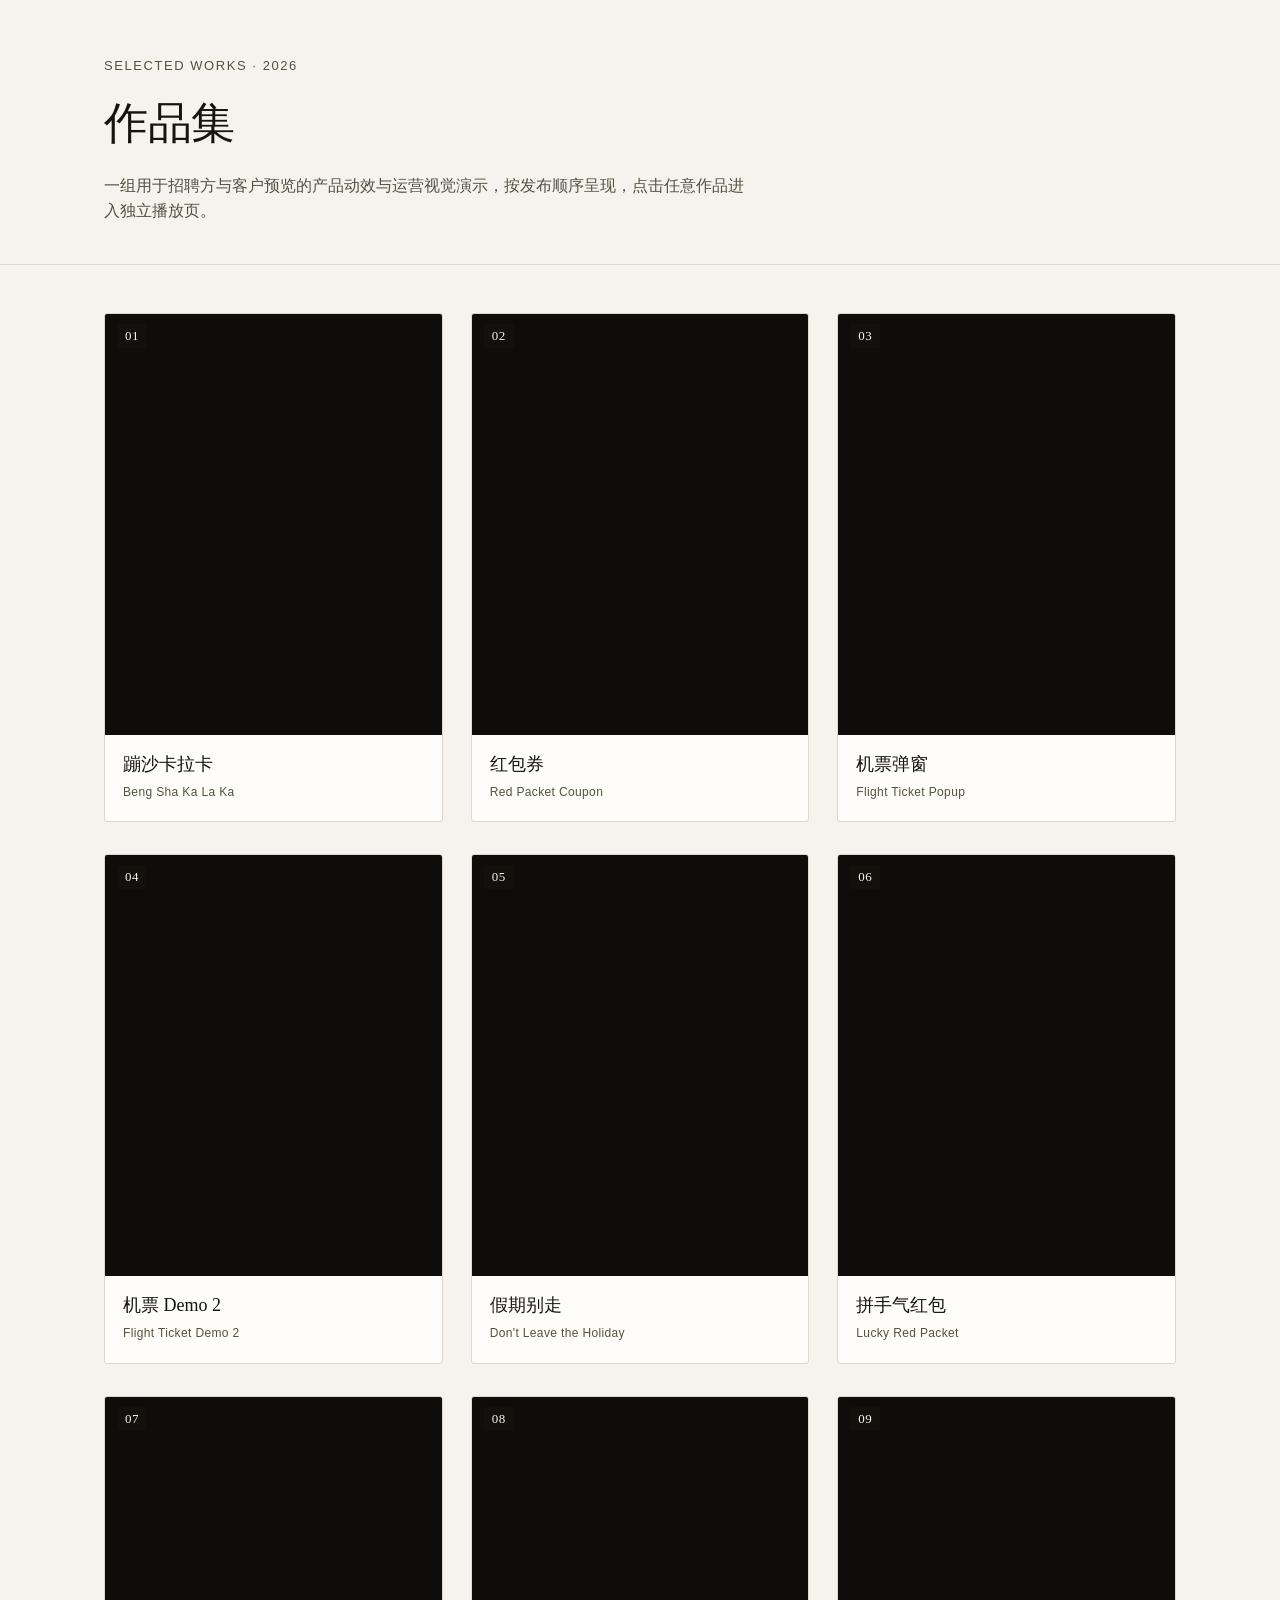
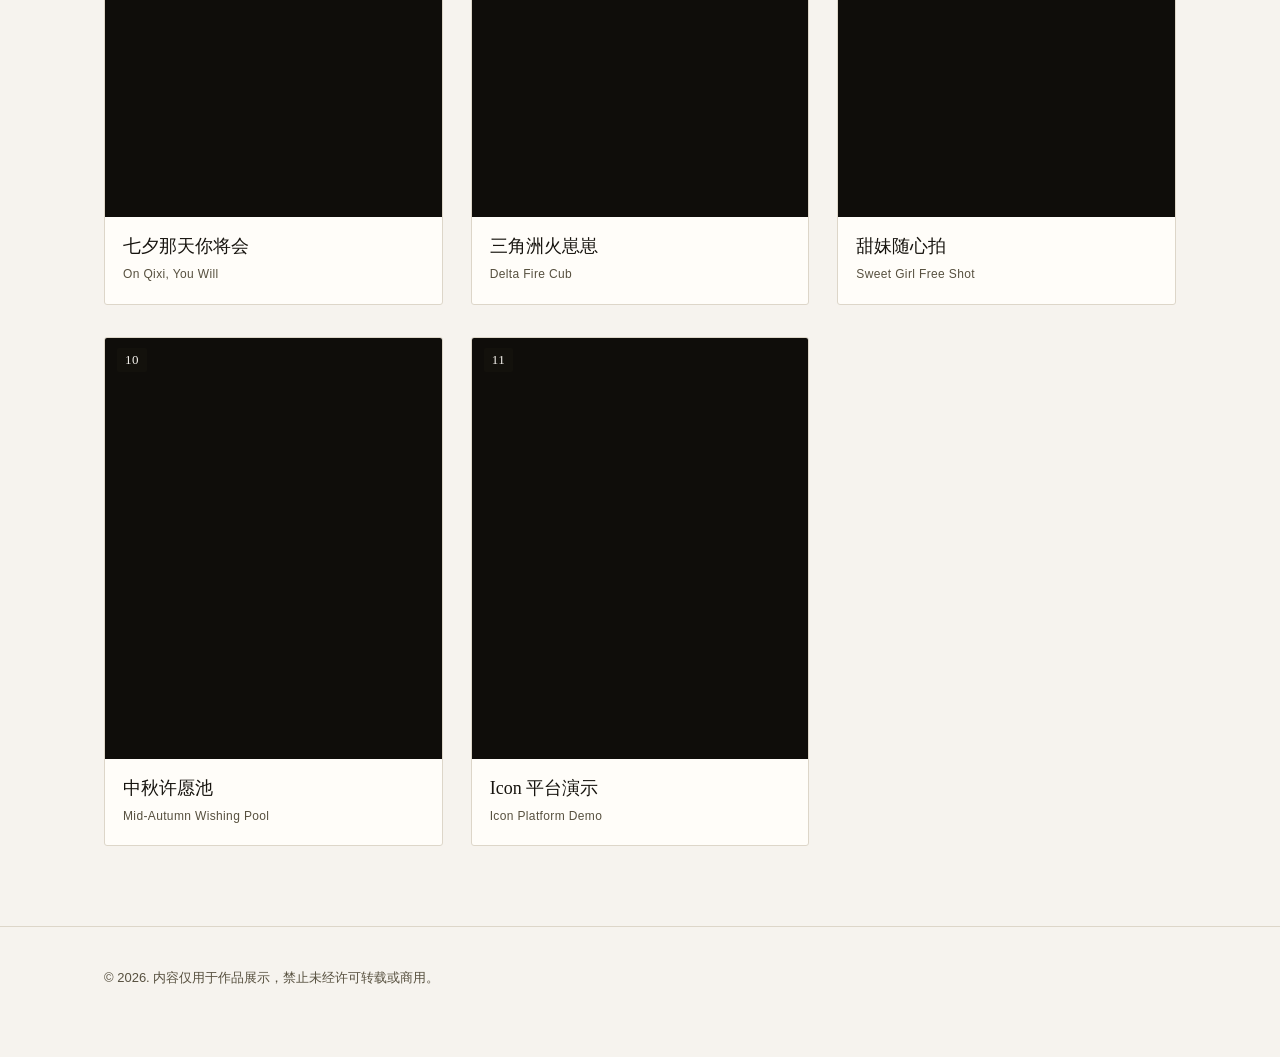
==== index.html @ 2c23f7e3 "Add video portfolio site: 11 works with individual player pages - Transcode 11 source videos to H.26" ====
<!DOCTYPE html>
<html lang="zh-CN">
<head>
<meta charset="UTF-8">
<meta name="viewport" content="width=device-width, initial-scale=1.0">
<title>作品集 · Video Portfolio</title>
<meta name="description" content="一组用于招聘方与客户预览的产品动效与运营视觉演示，按发布顺序呈现，点击任意作品进入独立播放页。">
<link rel="stylesheet" href="styles.css">
</head>
<body>
  <header class="site-header">
    <div class="wrap">
      <p class="eyebrow">Selected Works · 2026</p>
      <h1>作品集</h1>
      <p class="lede">一组用于招聘方与客户预览的产品动效与运营视觉演示，按发布顺序呈现，点击任意作品进入独立播放页。</p>
    </div>
  </header>

  <main class="wrap">
    <div class="works-grid">
      <a class="work-card" href="work-01.html">
        <div class="thumb">
          <span class="index-no">01</span>
          <video src="assets/videos/bengshakalaka.mp4#t=0.5" muted playsinline preload="metadata"></video>
        </div>
        <div class="meta">
          <h2>蹦沙卡拉卡</h2>
          <p class="title-en">Beng Sha Ka La Ka</p>
        </div>
      </a>
      <a class="work-card" href="work-02.html">
        <div class="thumb">
          <span class="index-no">02</span>
          <video src="assets/videos/hongbaoquan.mp4#t=0.5" muted playsinline preload="metadata"></video>
        </div>
        <div class="meta">
          <h2>红包券</h2>
          <p class="title-en">Red Packet Coupon</p>
        </div>
      </a>
      <a class="work-card" href="work-03.html">
        <div class="thumb">
          <span class="index-no">03</span>
          <video src="assets/videos/jipiao-tanchuang.mp4#t=0.5" muted playsinline preload="metadata"></video>
        </div>
        <div class="meta">
          <h2>机票弹窗</h2>
          <p class="title-en">Flight Ticket Popup</p>
        </div>
      </a>
      <a class="work-card" href="work-04.html">
        <div class="thumb">
          <span class="index-no">04</span>
          <video src="assets/videos/jipiao-demo2.mp4#t=0.5" muted playsinline preload="metadata"></video>
        </div>
        <div class="meta">
          <h2>机票 Demo 2</h2>
          <p class="title-en">Flight Ticket Demo 2</p>
        </div>
      </a>
      <a class="work-card" href="work-05.html">
        <div class="thumb">
          <span class="index-no">05</span>
          <video src="assets/videos/jiaqi-biezou.mp4#t=0.5" muted playsinline preload="metadata"></video>
        </div>
        <div class="meta">
          <h2>假期别走</h2>
          <p class="title-en">Don't Leave the Holiday</p>
        </div>
      </a>
      <a class="work-card" href="work-06.html">
        <div class="thumb">
          <span class="index-no">06</span>
          <video src="assets/videos/pinshouqi-hongbao.mp4#t=0.5" muted playsinline preload="metadata"></video>
        </div>
        <div class="meta">
          <h2>拼手气红包</h2>
          <p class="title-en">Lucky Red Packet</p>
        </div>
      </a>
      <a class="work-card" href="work-07.html">
        <div class="thumb">
          <span class="index-no">07</span>
          <video src="assets/videos/qixi-natian.mp4#t=0.5" muted playsinline preload="metadata"></video>
        </div>
        <div class="meta">
          <h2>七夕那天你将会</h2>
          <p class="title-en">On Qixi, You Will</p>
        </div>
      </a>
      <a class="work-card" href="work-08.html">
        <div class="thumb">
          <span class="index-no">08</span>
          <video src="assets/videos/sanjiaozhou-huozaizai.mp4#t=0.5" muted playsinline preload="metadata"></video>
        </div>
        <div class="meta">
          <h2>三角洲火崽崽</h2>
          <p class="title-en">Delta Fire Cub</p>
        </div>
      </a>
      <a class="work-card" href="work-09.html">
        <div class="thumb">
          <span class="index-no">09</span>
          <video src="assets/videos/tianmei-suixinpai.mp4#t=0.5" muted playsinline preload="metadata"></video>
        </div>
        <div class="meta">
          <h2>甜妹随心拍</h2>
          <p class="title-en">Sweet Girl Free Shot</p>
        </div>
      </a>
      <a class="work-card" href="work-10.html">
        <div class="thumb">
          <span class="index-no">10</span>
          <video src="assets/videos/zhongqiu-xuyuanchi.mp4#t=0.5" muted playsinline preload="metadata"></video>
        </div>
        <div class="meta">
          <h2>中秋许愿池</h2>
          <p class="title-en">Mid-Autumn Wishing Pool</p>
        </div>
      </a>
      <a class="work-card" href="work-11.html">
        <div class="thumb">
          <span class="index-no">11</span>
          <video src="assets/videos/icon-pingtai-yanshi.mp4#t=0.5" muted playsinline preload="metadata"></video>
        </div>
        <div class="meta">
          <h2>Icon 平台演示</h2>
          <p class="title-en">Icon Platform Demo</p>
        </div>
      </a>
    </div>
  </main>

  <footer class="site-footer">
    <div class="wrap">
      <p>&copy; 2026. 内容仅用于作品展示，禁止未经许可转载或商用。</p>
    </div>
  </footer>
</body>
</html>
---- styles.css ----
/* ---------------------------------------------------------------
   Video Portfolio — restrained editorial style
   Palette: warm paper background, near-black ink, muted rust accent
   No external font/CDN dependencies — fully self-hosted for
   long-term stability on GitHub Pages.
   --------------------------------------------------------------- */

:root {
  --color-bg: #f6f3ee;
  --color-bg-raised: #fffdf9;
  --color-ink: #17140f;
  --color-ink-soft: #57503f;
  --color-hairline: #ddd6c9;
  --color-accent: #a34b32;
  --color-accent-soft: #c98a72;
  --font-serif: "New York", "Iowan Old Style", "Palatino Linotype", Georgia, "Songti SC", serif;
  --font-sans: -apple-system, BlinkMacSystemFont, "Segoe UI", "PingFang SC", "Helvetica Neue", Arial, sans-serif;
  --max-width: 1120px;
  --gap: 32px;
}

* {
  box-sizing: border-box;
}

html {
  -webkit-text-size-adjust: 100%;
}

body {
  margin: 0;
  background: var(--color-bg);
  color: var(--color-ink);
  font-family: var(--font-sans);
  line-height: 1.55;
  -webkit-font-smoothing: antialiased;
}

a {
  color: inherit;
}

img, video {
  max-width: 100%;
  display: block;
}

.wrap {
  max-width: var(--max-width);
  margin: 0 auto;
  padding: 0 24px;
}

/* ---------- Site header ---------- */

.site-header {
  padding: 56px 0 40px;
  border-bottom: 1px solid var(--color-hairline);
}

.site-header .eyebrow {
  font-size: 13px;
  letter-spacing: 0.12em;
  text-transform: uppercase;
  color: var(--color-ink-soft);
  margin: 0 0 14px;
}

.site-header h1 {
  font-family: var(--font-serif);
  font-weight: 500;
  font-size: clamp(28px, 5vw, 44px);
  margin: 0 0 16px;
  letter-spacing: -0.01em;
}

.site-header p.lede {
  max-width: 640px;
  font-size: 16px;
  color: var(--color-ink-soft);
  margin: 0;
}

/* ---------- Works grid (index page) ---------- */

.works-grid {
  display: grid;
  grid-template-columns: repeat(3, 1fr);
  gap: var(--gap) 28px;
  padding: 48px 0 80px;
}

@media (max-width: 860px) {
  .works-grid {
    grid-template-columns: repeat(2, 1fr);
  }
}

@media (max-width: 560px) {
  .works-grid {
    grid-template-columns: 1fr;
    gap: 28px;
  }
}

.work-card {
  display: block;
  text-decoration: none;
  color: var(--color-ink);
  border: 1px solid var(--color-hairline);
  background: var(--color-bg-raised);
  border-radius: 3px;
  overflow: hidden;
  transition: border-color 0.18s ease, transform 0.18s ease;
}

.work-card:hover,
.work-card:focus-visible {
  border-color: var(--color-accent-soft);
  transform: translateY(-2px);
}

.work-card:focus-visible {
  outline: 2px solid var(--color-accent);
  outline-offset: 2px;
}

.work-card .thumb {
  position: relative;
  width: 100%;
  aspect-ratio: 4 / 5;
  background: #0f0d0a;
  overflow: hidden;
}

.work-card .thumb video {
  width: 100%;
  height: 100%;
  object-fit: cover;
}

.work-card .thumb .index-no {
  position: absolute;
  top: 10px;
  left: 12px;
  font-family: var(--font-serif);
  font-size: 13px;
  color: #f6f3ee;
  background: rgba(23, 20, 15, 0.55);
  padding: 2px 8px;
  border-radius: 2px;
  letter-spacing: 0.04em;
}

.work-card .meta {
  padding: 16px 18px 20px;
}

.work-card .meta h2 {
  font-family: var(--font-serif);
  font-weight: 500;
  font-size: 18px;
  margin: 0 0 4px;
}

.work-card .meta .title-en {
  font-size: 12px;
  color: var(--color-ink-soft);
  letter-spacing: 0.03em;
  margin: 0;
}

/* ---------- Site footer ---------- */

.site-footer {
  border-top: 1px solid var(--color-hairline);
  padding: 28px 0 56px;
  font-size: 13px;
  color: var(--color-ink-soft);
}

.site-footer a {
  color: var(--color-ink-soft);
  text-decoration: underline;
  text-underline-offset: 2px;
}

.site-footer a:hover {
  color: var(--color-accent);
}

/* ---------- Work detail page ---------- */

.work-header {
  padding: 40px 0 28px;
}

.back-link {
  display: inline-flex;
  align-items: center;
  gap: 6px;
  font-size: 13px;
  color: var(--color-ink-soft);
  text-decoration: none;
  margin-bottom: 28px;
}

.back-link:hover {
  color: var(--color-accent);
}

.work-header .eyebrow {
  font-size: 13px;
  letter-spacing: 0.12em;
  text-transform: uppercase;
  color: var(--color-ink-soft);
  margin: 0 0 10px;
}

.work-header h1 {
  font-family: var(--font-serif);
  font-weight: 500;
  font-size: clamp(26px, 4.5vw, 38px);
  margin: 0 0 6px;
}

.work-header .title-en {
  font-size: 15px;
  color: var(--color-ink-soft);
  margin: 0;
}

.player-frame {
  max-width: 720px;
  margin: 0 auto;
  padding-bottom: 64px;
}

.player-frame video {
  width: 100%;
  border-radius: 3px;
  background: #0f0d0a;
  border: 1px solid var(--color-hairline);
}

.player-nav {
  display: flex;
  justify-content: space-between;
  align-items: center;
  max-width: 720px;
  margin: 20px auto 0;
  font-size: 14px;
}

.player-nav a {
  text-decoration: none;
  color: var(--color-ink-soft);
}

.player-nav a:hover {
  color: var(--color-accent);
}
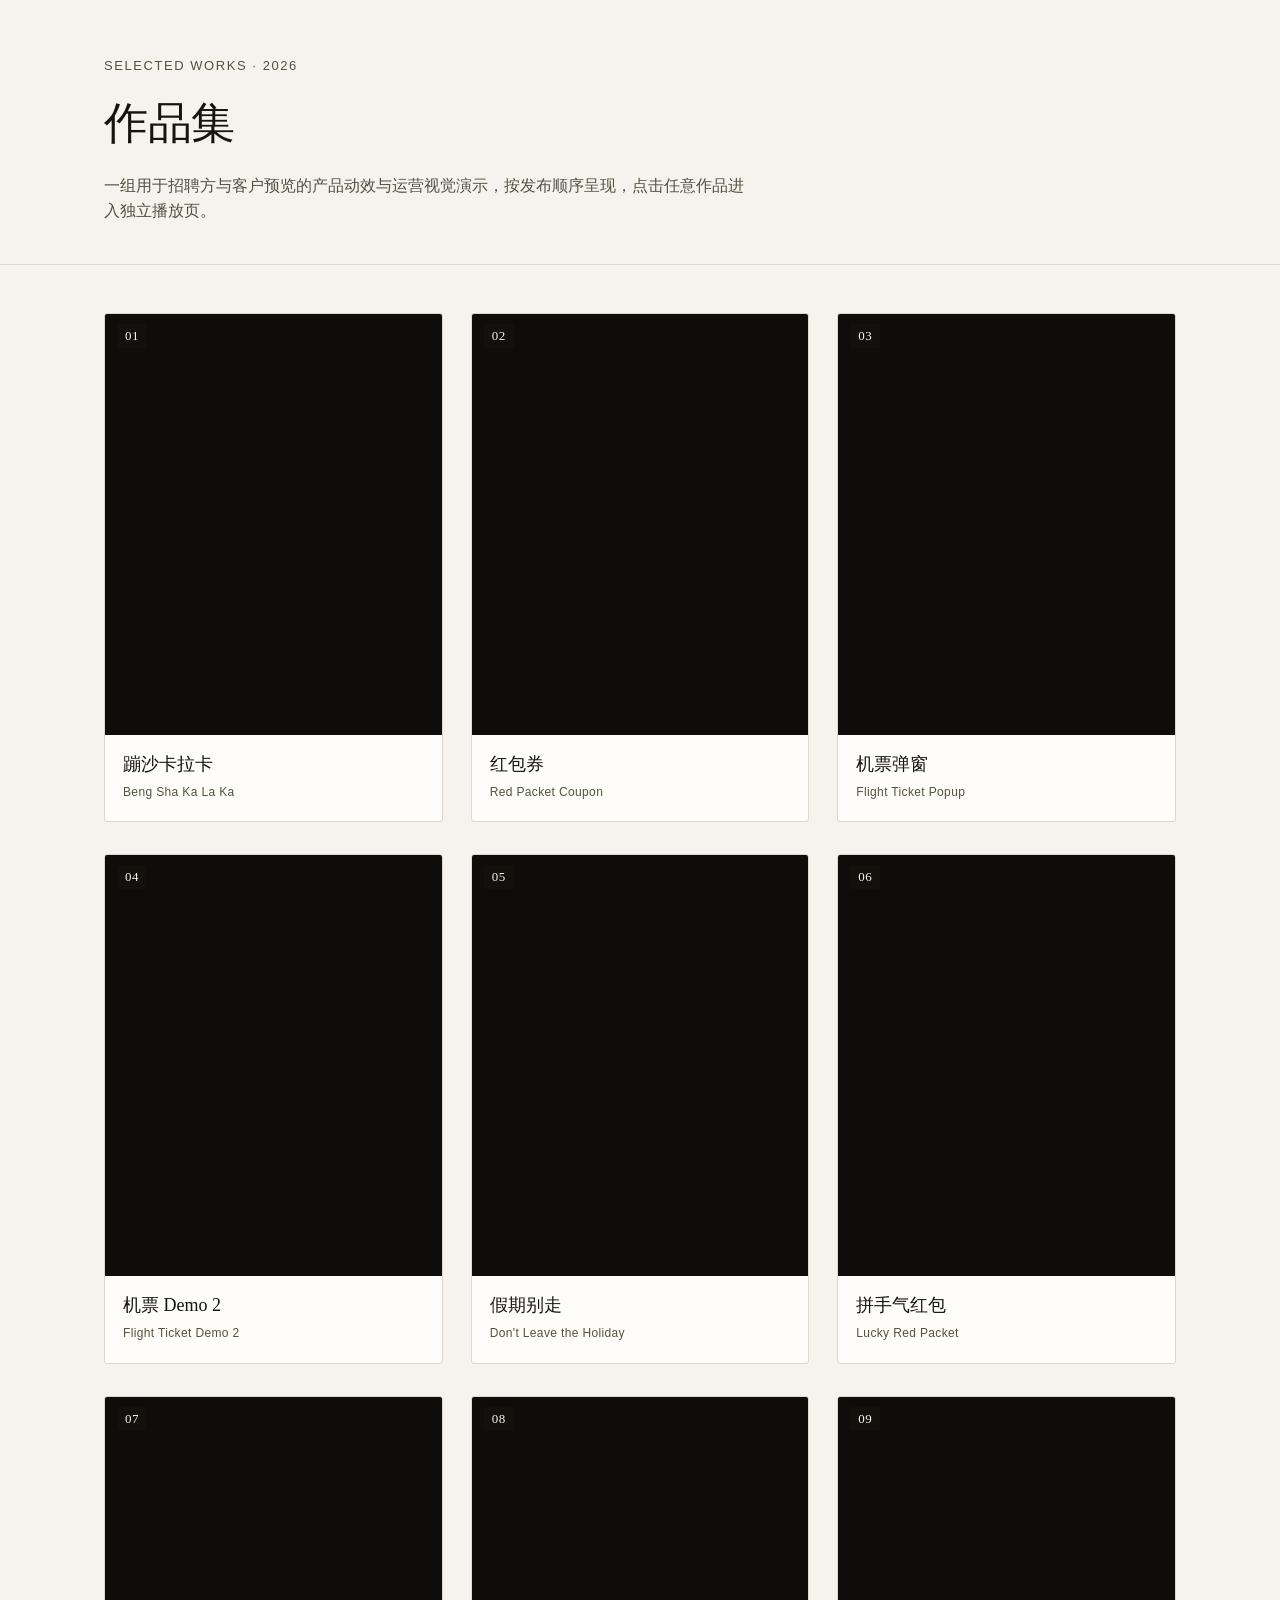
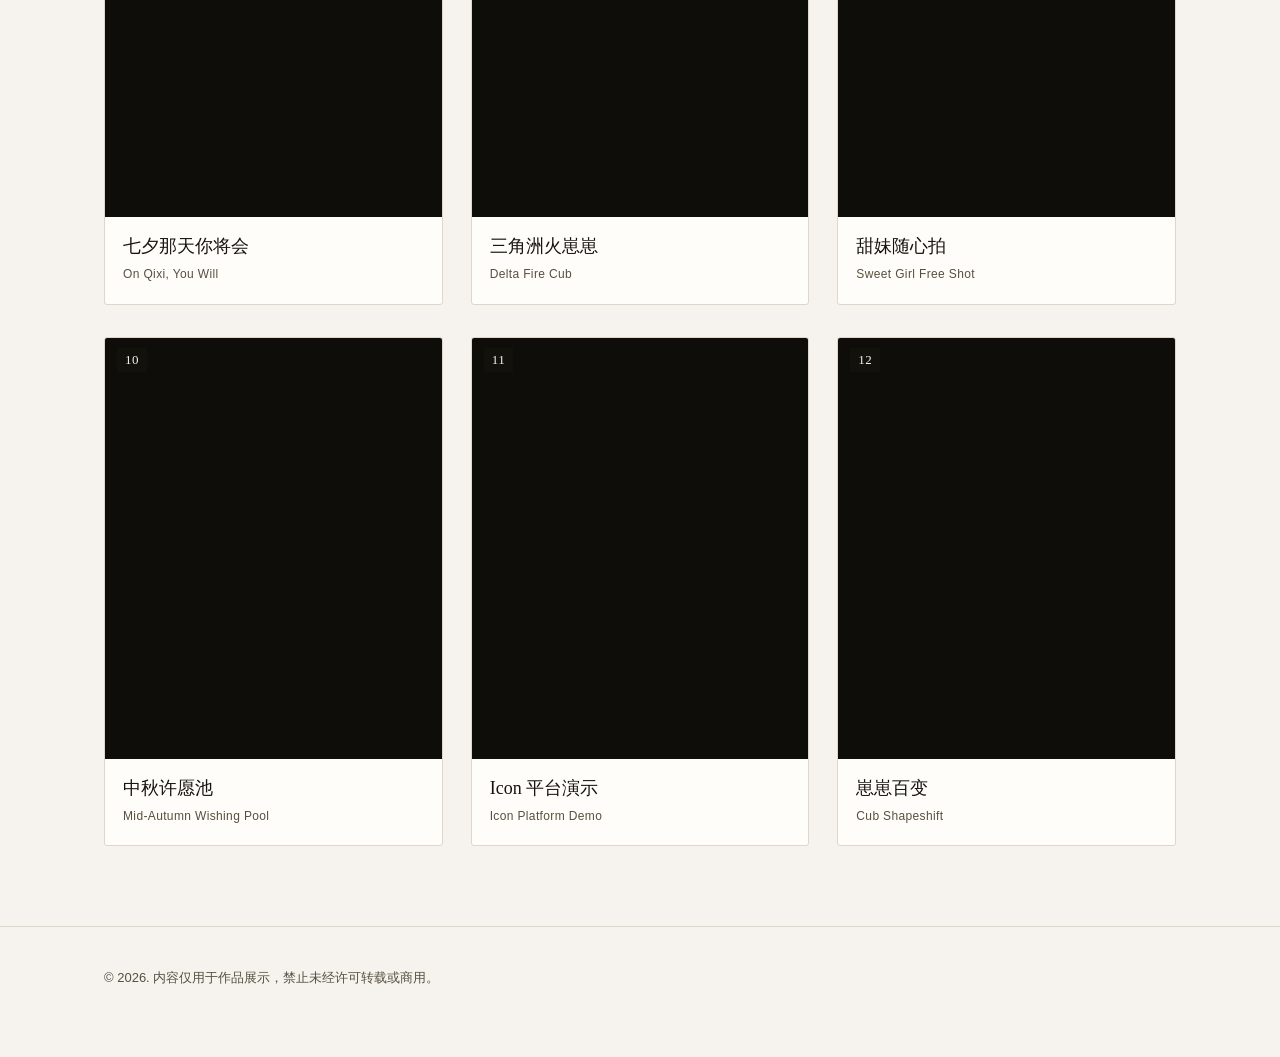
==== commit 785c18ed: "Add work-12: Cub Shapeshift (崽崽百变), update index/QR codes/links.csv" ====
--- a/index.html
+++ b/index.html
@@ -128,6 +128,16 @@
           <p class="title-en">Icon Platform Demo</p>
         </div>
       </a>
+      <a class="work-card" href="work-12.html">
+        <div class="thumb">
+          <span class="index-no">12</span>
+          <video src="assets/videos/zaizai-baibian.mp4#t=0.5" muted playsinline preload="metadata"></video>
+        </div>
+        <div class="meta">
+          <h2>崽崽百变</h2>
+          <p class="title-en">Cub Shapeshift</p>
+        </div>
+      </a>
     </div>
   </main>
 
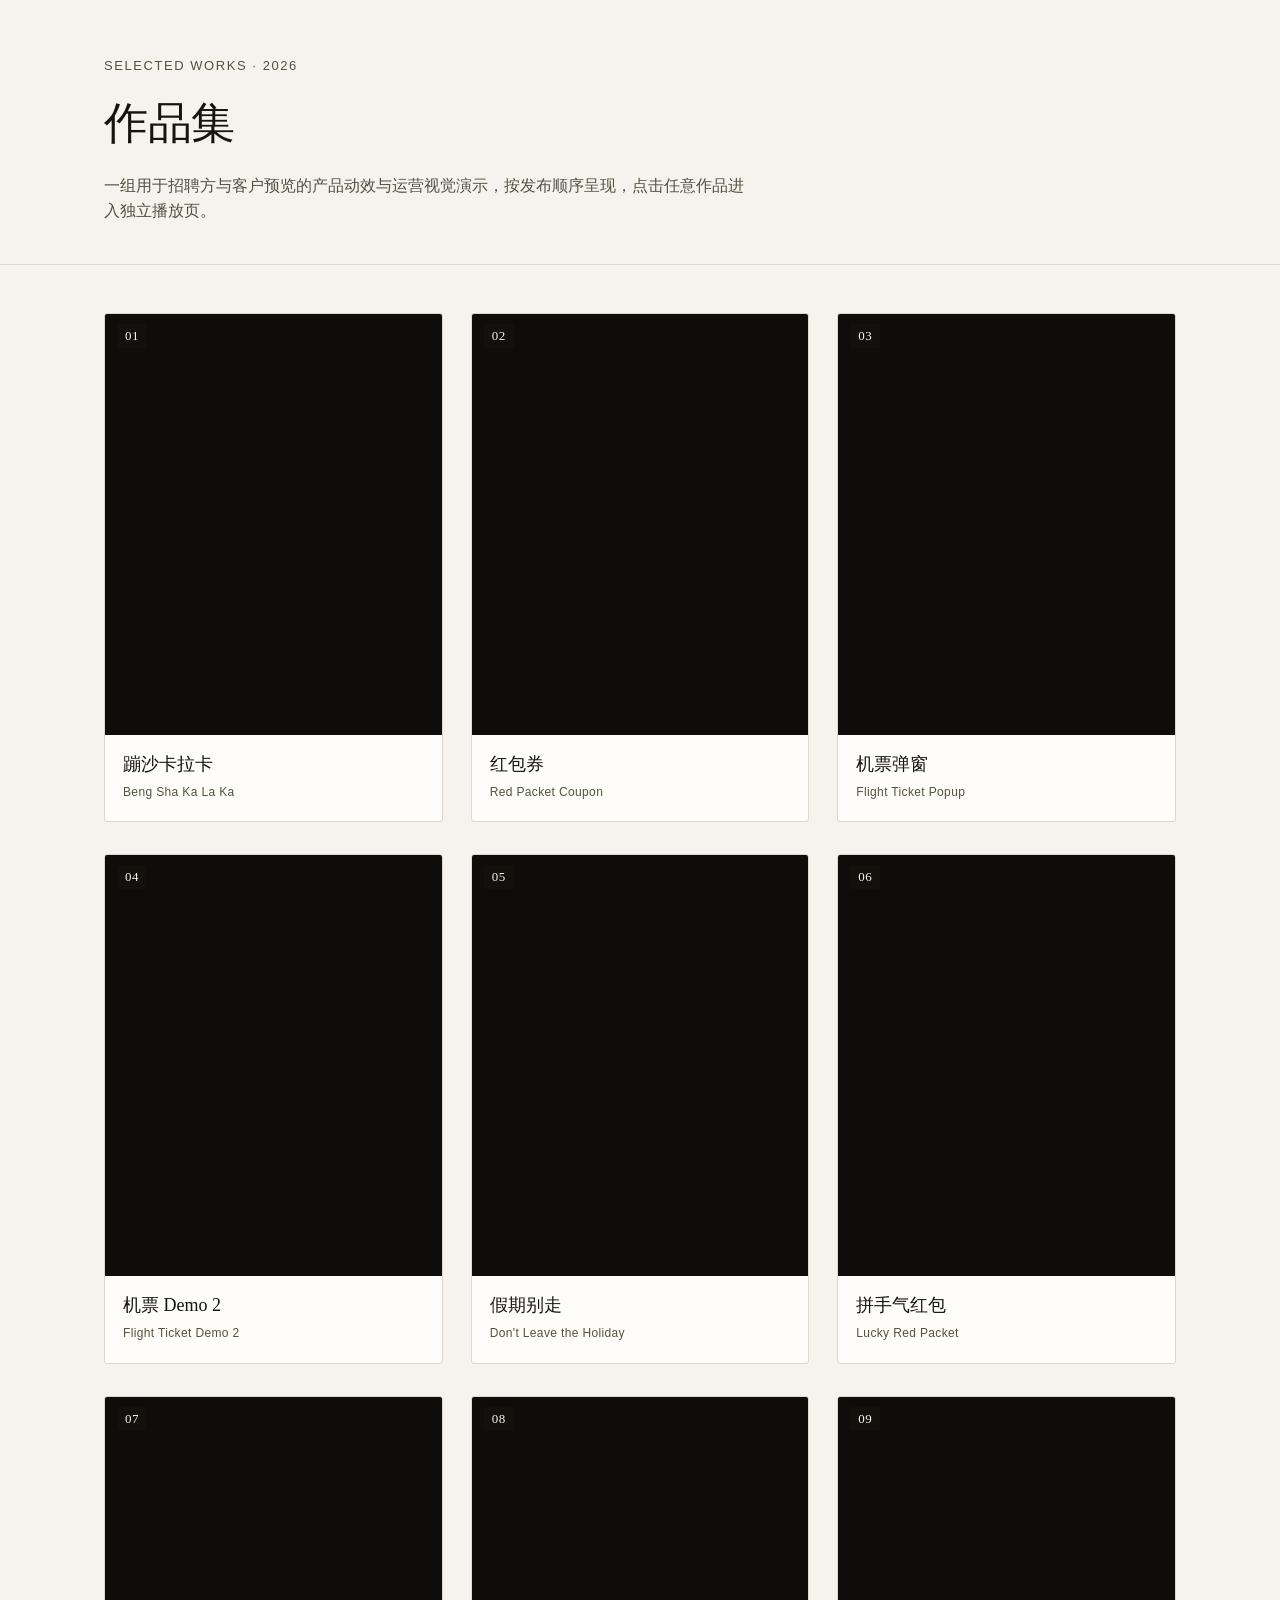
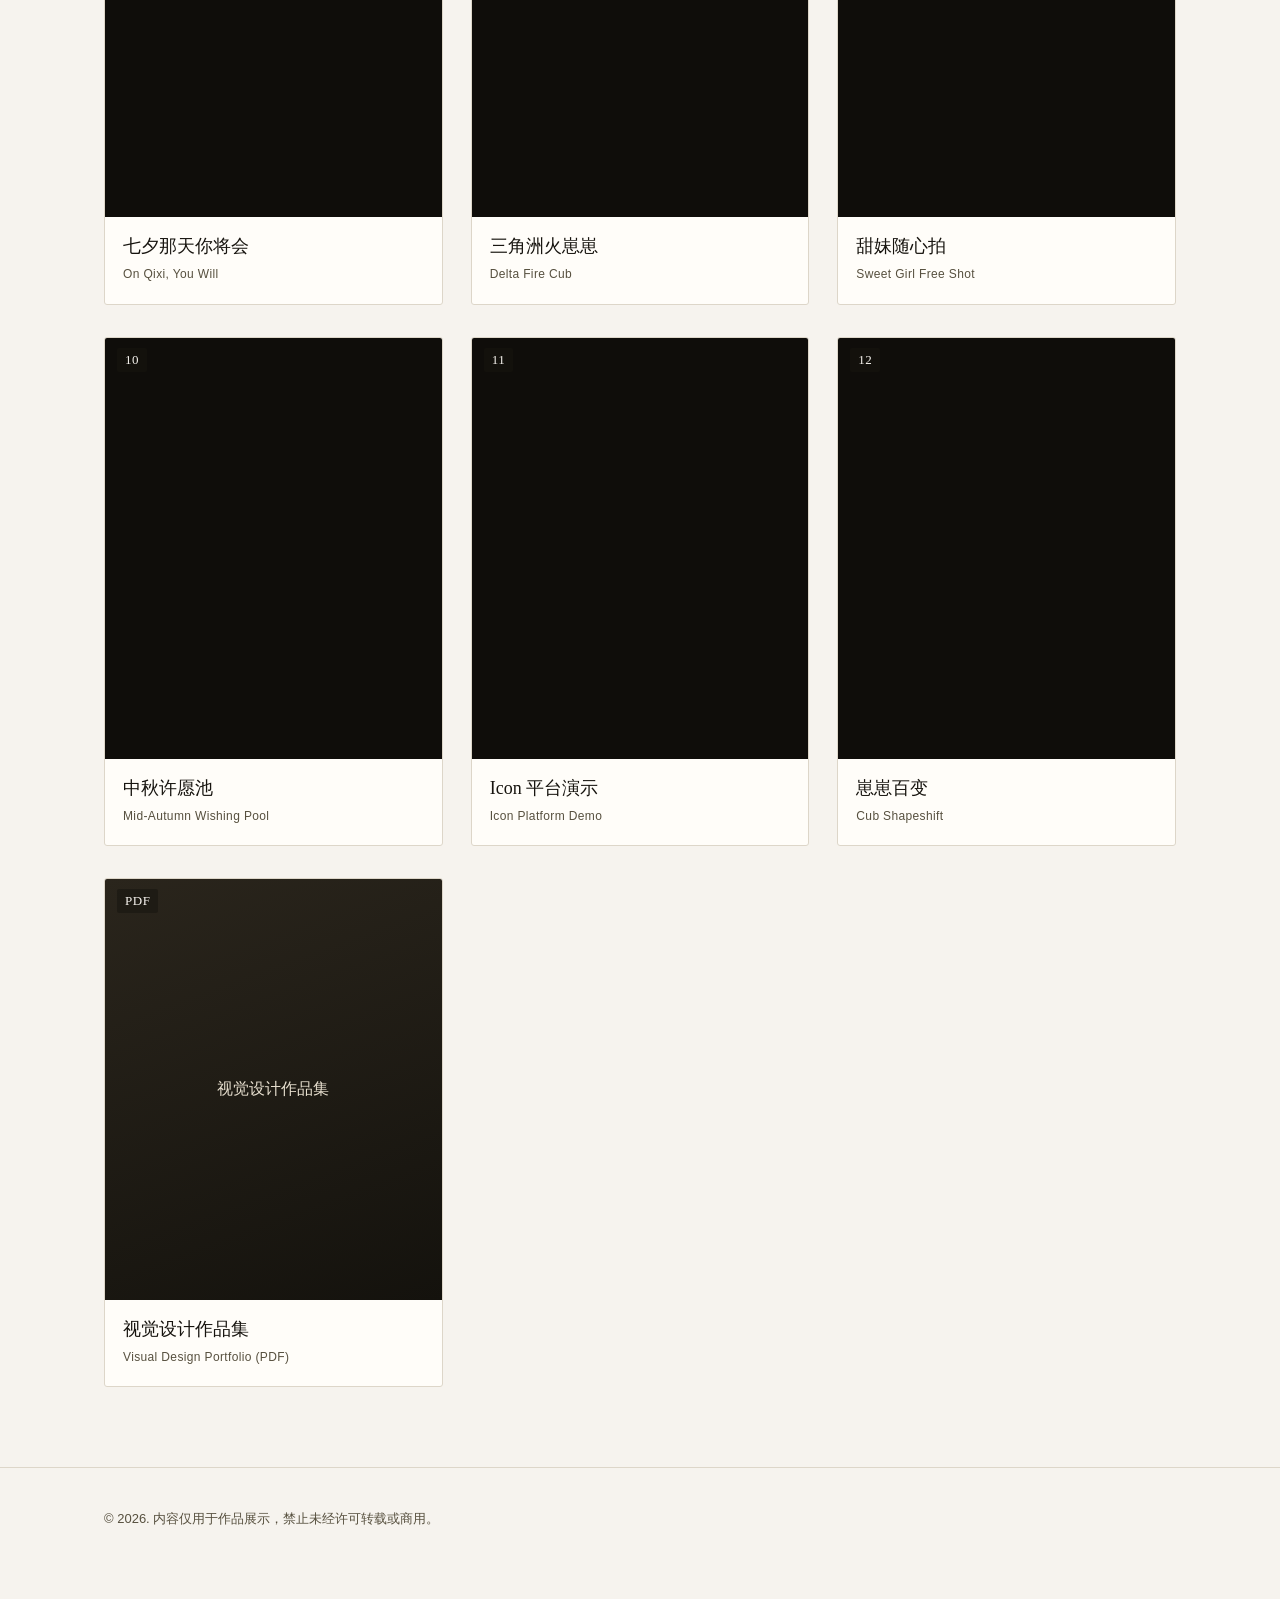
==== commit 332ce097: "Add resume PDF with dedicated QR code, index entry card" ====
--- a/index.html
+++ b/index.html
@@ -138,6 +138,16 @@
           <p class="title-en">Cub Shapeshift</p>
         </div>
       </a>
+      <a class="work-card" href="assets/pdf/hou-jichang-portfolio.pdf" target="_blank" rel="noopener">
+        <div class="thumb">
+          <span class="index-no">PDF</span>
+          <div class="thumb-placeholder">视觉设计作品集</div>
+        </div>
+        <div class="meta">
+          <h2>视觉设计作品集</h2>
+          <p class="title-en">Visual Design Portfolio (PDF)</p>
+        </div>
+      </a>
     </div>
   </main>
 
--- a/styles.css
+++ b/styles.css
@@ -133,6 +133,20 @@
   overflow: hidden;
 }
 
+.work-card .thumb-placeholder {
+  width: 100%;
+  height: 100%;
+  display: flex;
+  align-items: center;
+  justify-content: center;
+  text-align: center;
+  padding: 20px;
+  font-family: var(--font-serif);
+  font-size: 16px;
+  color: #e7dfcf;
+  background: linear-gradient(160deg, #2a251c, #14120d);
+}
+
 .work-card .thumb video {
   width: 100%;
   height: 100%;
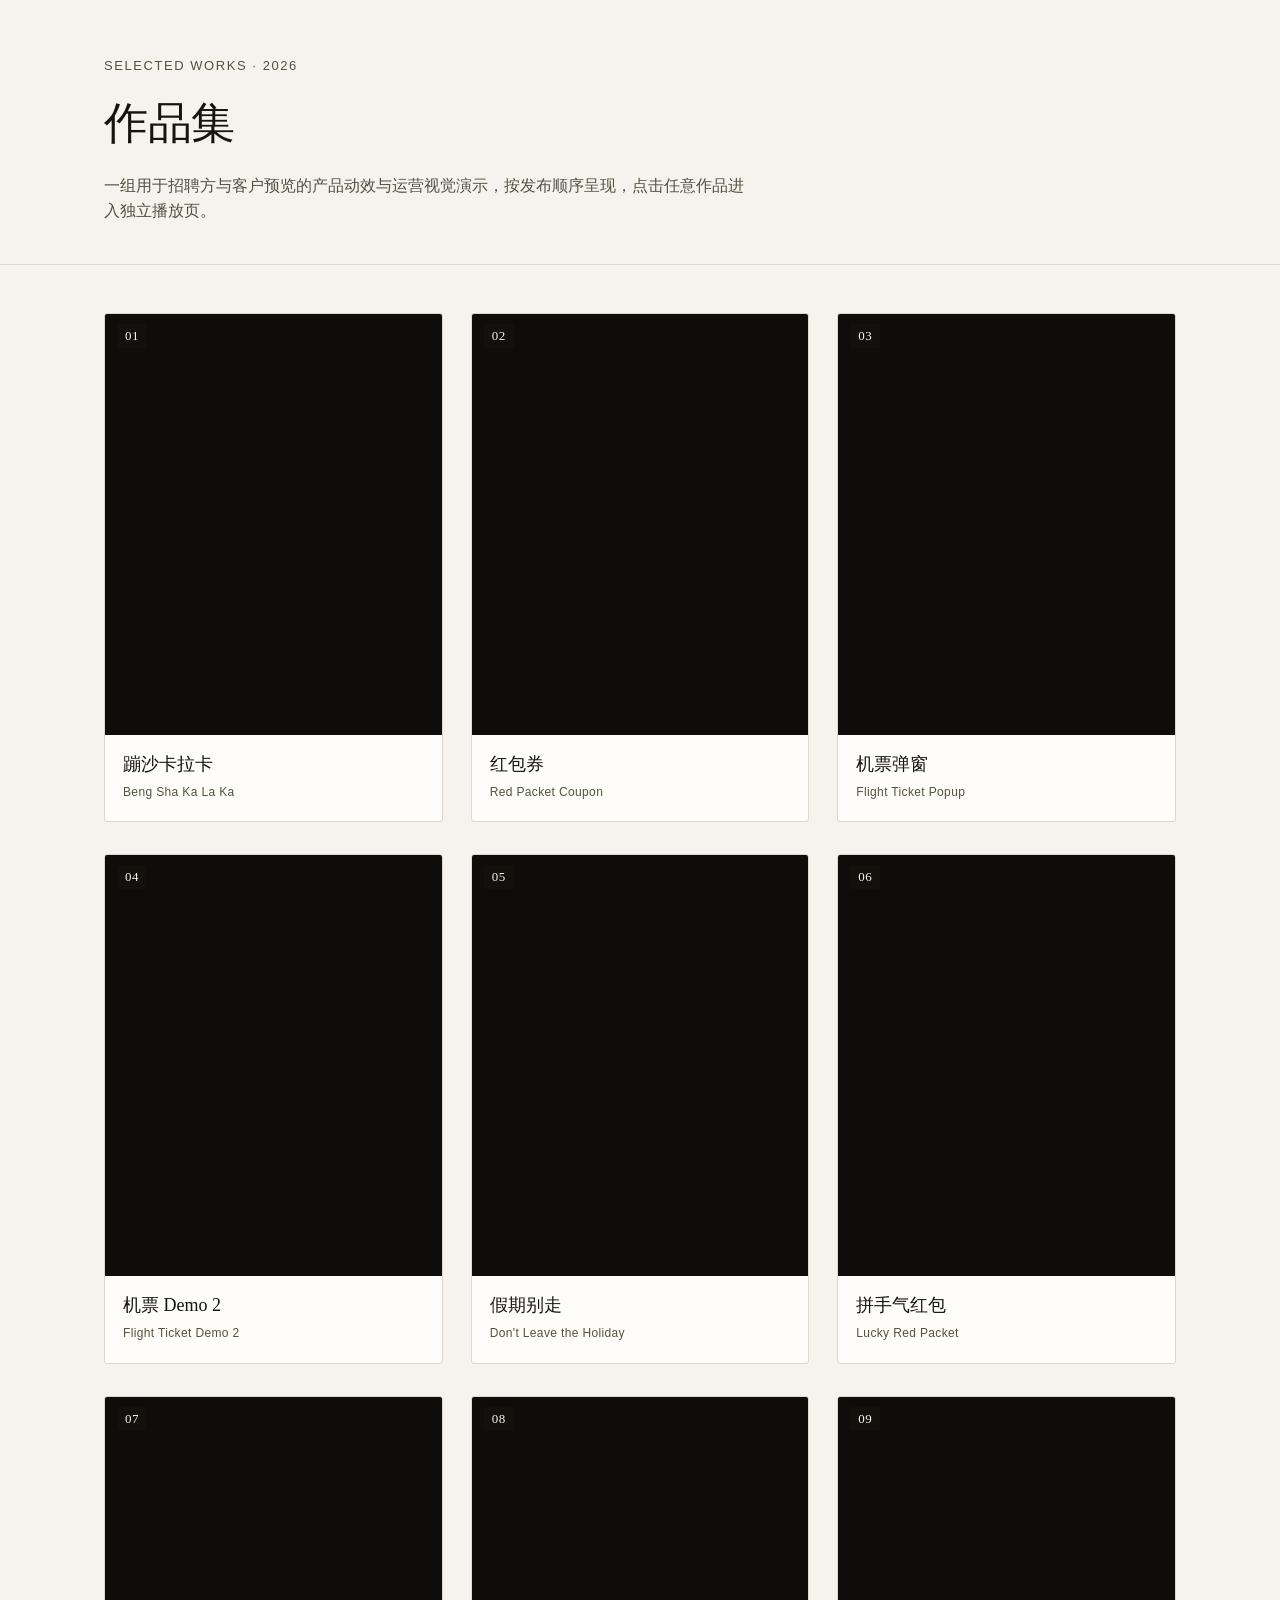
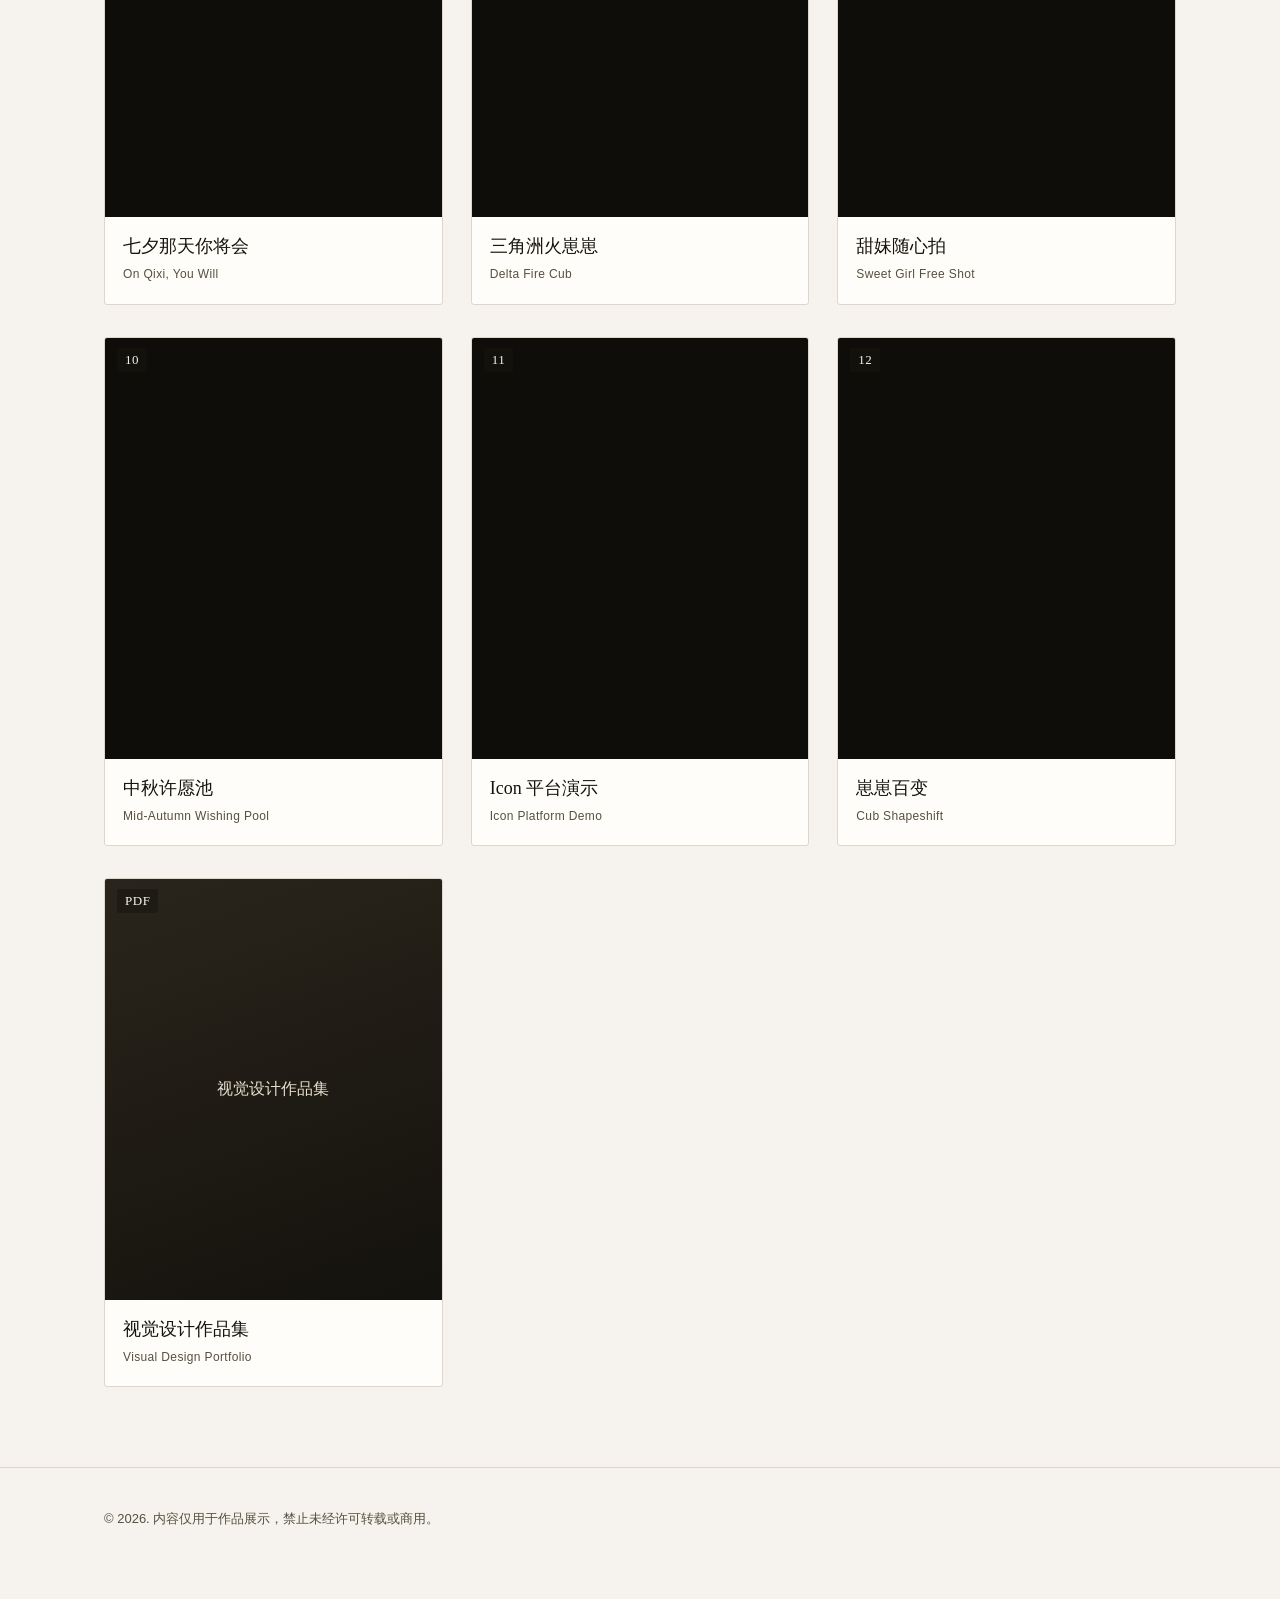
==== commit c6f7d67c: "Add mobile portfolio reader and update QR target" ====
--- a/index.html
+++ b/index.html
@@ -138,14 +138,14 @@
           <p class="title-en">Cub Shapeshift</p>
         </div>
       </a>
-      <a class="work-card" href="assets/pdf/hou-jichang-portfolio.pdf" target="_blank" rel="noopener">
+      <a class="work-card" href="portfolio-pdf.html">
         <div class="thumb">
           <span class="index-no">PDF</span>
           <div class="thumb-placeholder">视觉设计作品集</div>
         </div>
         <div class="meta">
           <h2>视觉设计作品集</h2>
-          <p class="title-en">Visual Design Portfolio (PDF)</p>
+          <p class="title-en">Visual Design Portfolio</p>
         </div>
       </a>
     </div>
--- a/styles.css
+++ b/styles.css
@@ -274,3 +274,152 @@
 .player-nav a:hover {
   color: var(--color-accent);
 }
+
+/* ---------- Mobile-first portfolio reader ---------- */
+
+.portfolio-reader {
+  background: #e9e5de;
+}
+
+.reader-header {
+  position: sticky;
+  top: 0;
+  z-index: 10;
+  background: rgba(246, 243, 238, 0.96);
+  border-bottom: 1px solid var(--color-hairline);
+  -webkit-backdrop-filter: blur(12px);
+  backdrop-filter: blur(12px);
+}
+
+.reader-bar {
+  width: min(100% - 32px, 1120px);
+  min-height: 76px;
+  margin: 0 auto;
+  display: grid;
+  grid-template-columns: 1fr auto 1fr;
+  align-items: center;
+  gap: 24px;
+}
+
+.reader-back {
+  margin: 0;
+  justify-self: start;
+}
+
+.reader-title {
+  text-align: center;
+}
+
+.reader-title .eyebrow {
+  margin: 0 0 2px;
+  font-size: 10px;
+  line-height: 1.4;
+  letter-spacing: 0.12em;
+  text-transform: uppercase;
+  color: var(--color-ink-soft);
+}
+
+.reader-title h1 {
+  margin: 0;
+  font-family: var(--font-serif);
+  font-size: 18px;
+  line-height: 1.35;
+  font-weight: 500;
+}
+
+.reader-back:focus-visible {
+  outline: 2px solid var(--color-accent);
+  outline-offset: 3px;
+}
+
+.portfolio-pages {
+  width: min(100% - 32px, 1080px);
+  margin: 24px auto 64px;
+}
+
+.portfolio-page {
+  position: relative;
+  margin: 0 0 24px;
+  background: var(--color-bg-raised);
+  border: 1px solid var(--color-hairline);
+  overflow: hidden;
+}
+
+.portfolio-page img {
+  width: 100%;
+  height: auto;
+  margin: 0;
+  border: 0;
+}
+
+.page-marker {
+  position: absolute;
+  top: 10px;
+  right: 10px;
+  z-index: 1;
+  margin: 0;
+  padding: 4px 8px;
+  background: rgba(23, 20, 15, 0.72);
+  color: #f6f3ee;
+  border-radius: 2px;
+  font-size: 11px;
+  line-height: 1.2;
+  font-variant-numeric: tabular-nums;
+}
+
+.reader-footer {
+  background: var(--color-bg);
+}
+
+@media (max-width: 700px) {
+  .reader-header {
+    position: static;
+  }
+
+  .reader-bar {
+    width: min(100% - 24px, 1120px);
+    min-height: 0;
+    padding: 12px 0 14px;
+    grid-template-columns: 1fr;
+    gap: 10px 16px;
+  }
+
+  .reader-title {
+    grid-column: 1 / -1;
+    grid-row: 1;
+    text-align: left;
+  }
+
+  .reader-title h1 {
+    font-size: 17px;
+  }
+
+  .reader-back {
+    grid-row: 2;
+  }
+
+  .reader-back {
+    min-height: 44px;
+    margin: 0;
+  }
+
+  .portfolio-pages {
+    width: 100%;
+    margin: 0 auto 40px;
+  }
+
+  .portfolio-page {
+    margin-bottom: 8px;
+    border-left: 0;
+    border-right: 0;
+  }
+}
+
+@media (prefers-reduced-motion: reduce) {
+  *,
+  *::before,
+  *::after {
+    scroll-behavior: auto !important;
+    transition-duration: 0.01ms !important;
+  }
+}
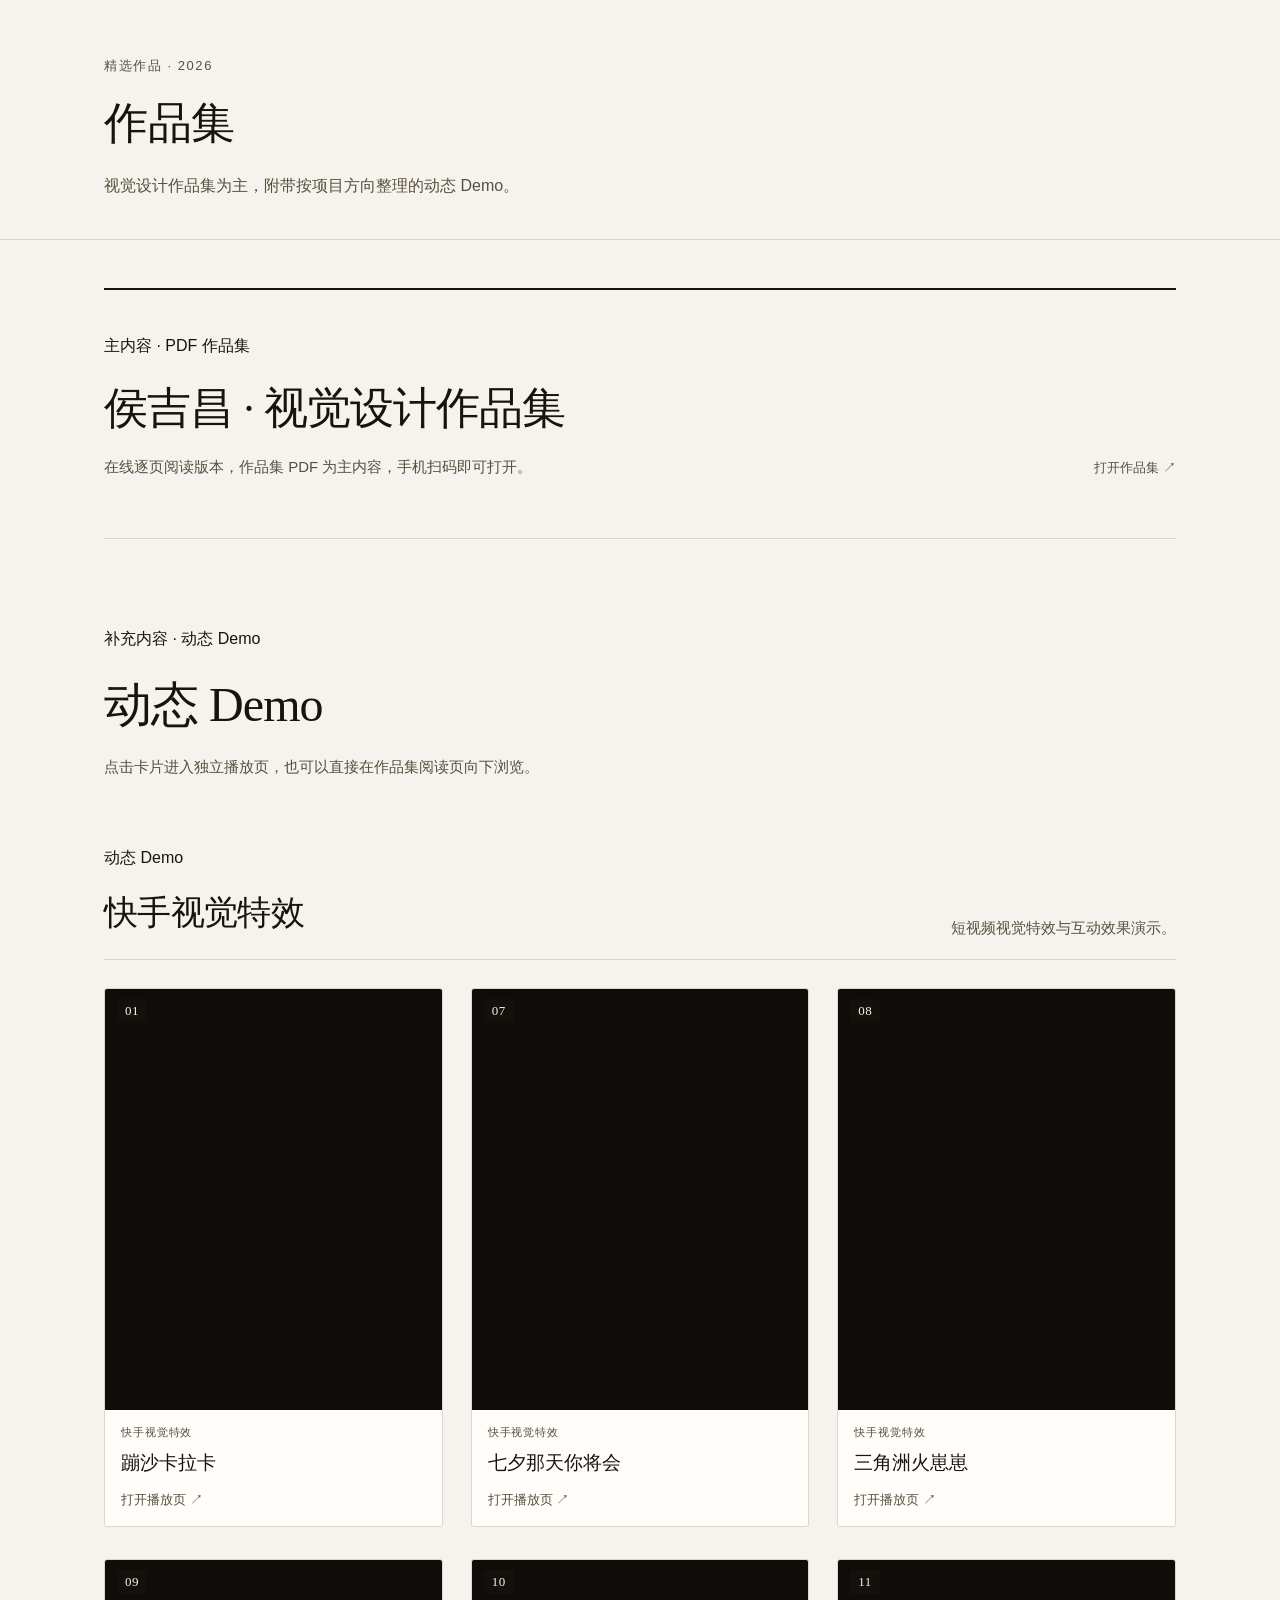
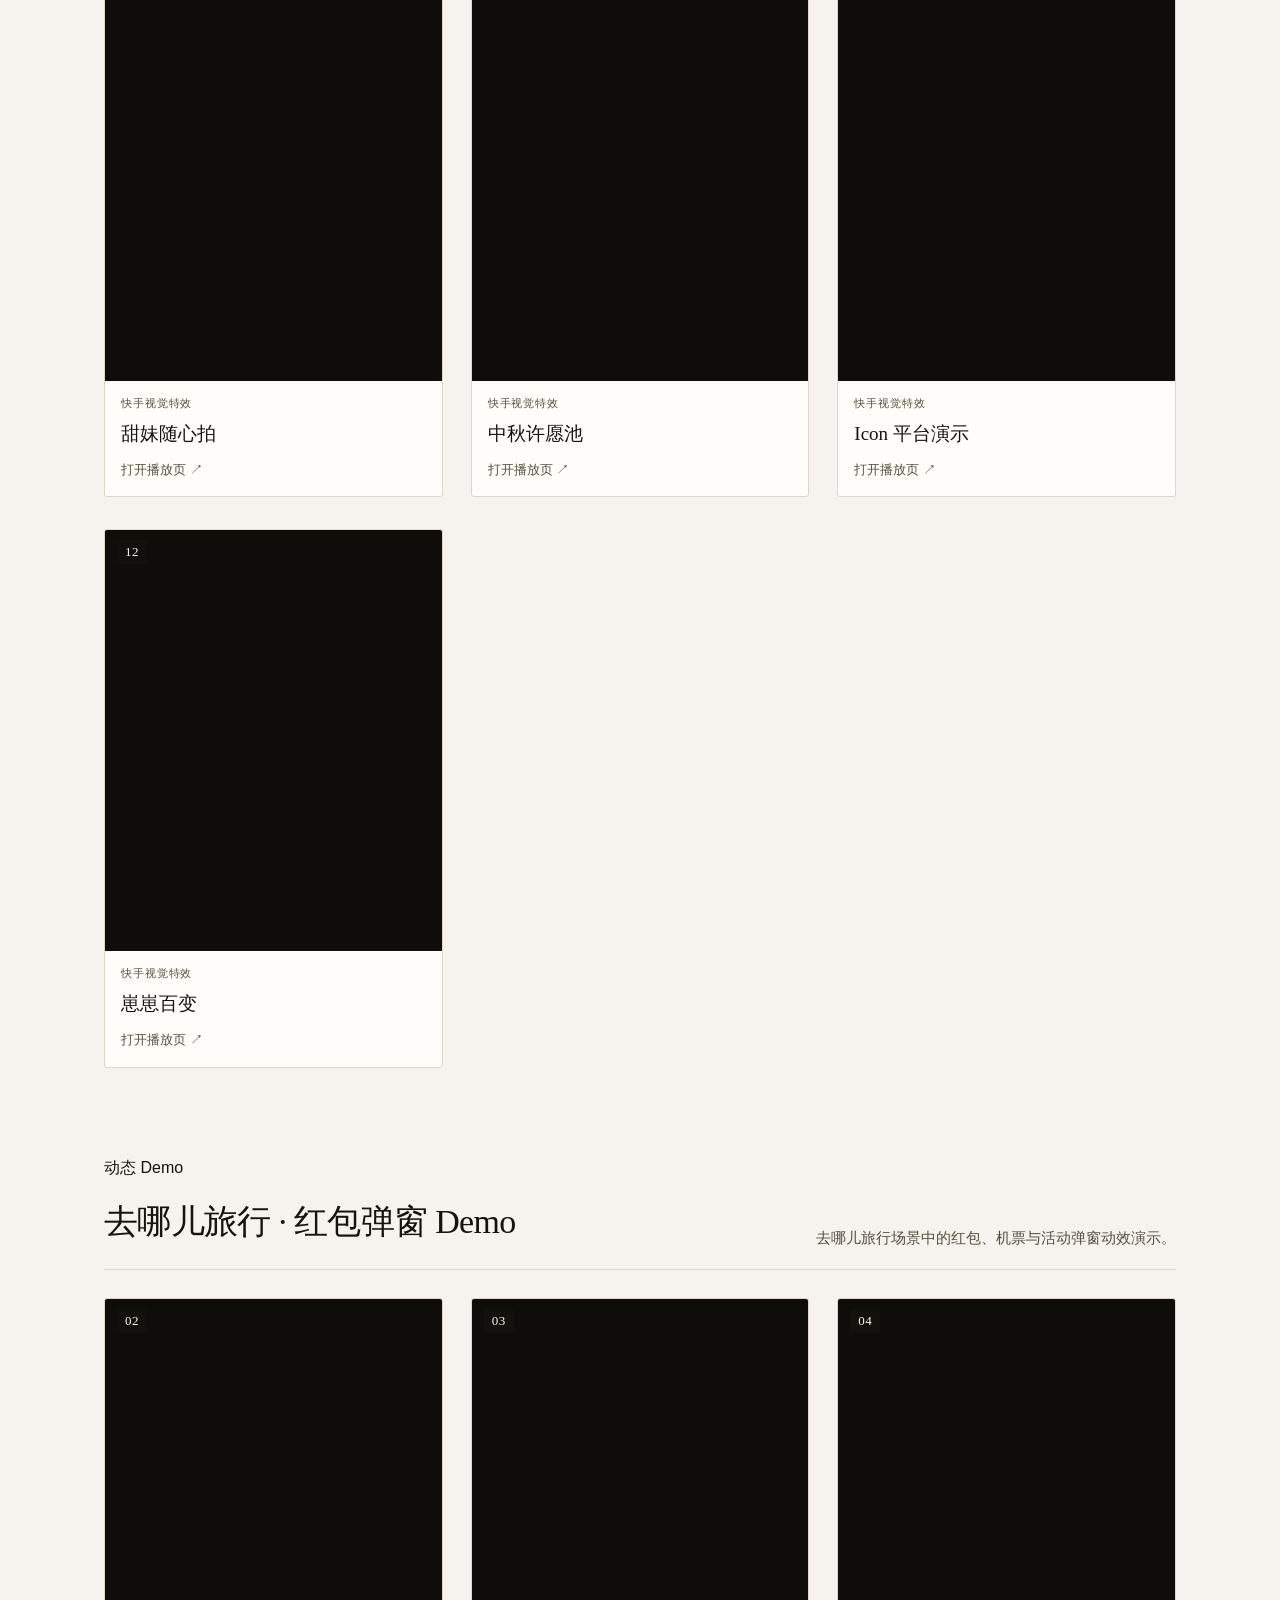
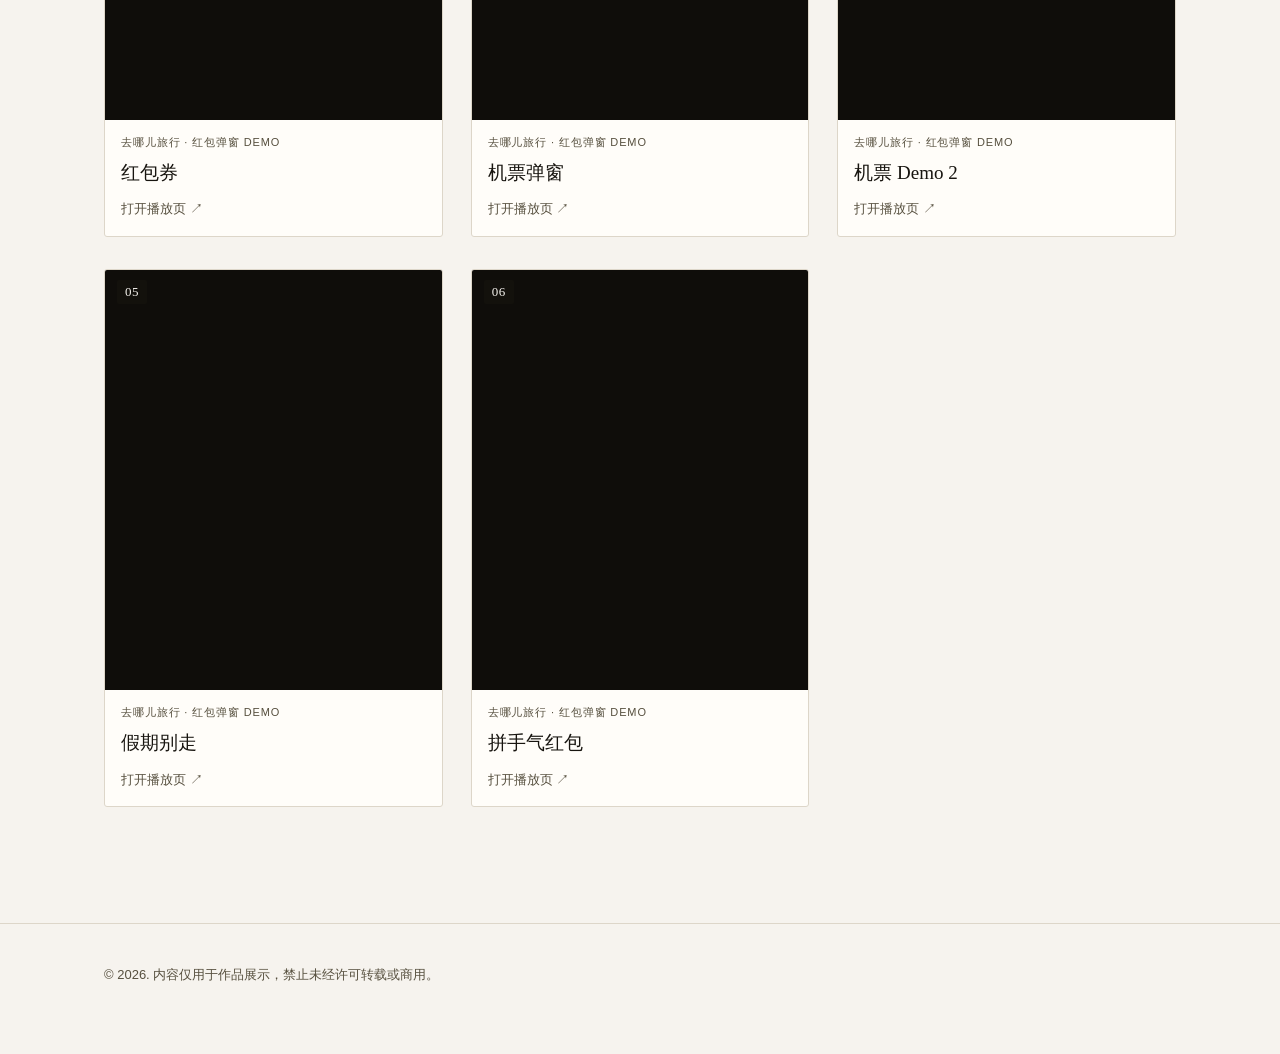
==== commit 80149cea: "Organize portfolio PDF and motion demos" ====
--- a/index.html
+++ b/index.html
@@ -3,157 +3,194 @@
 <head>
 <meta charset="UTF-8">
 <meta name="viewport" content="width=device-width, initial-scale=1.0">
-<title>作品集 · Video Portfolio</title>
-<meta name="description" content="一组用于招聘方与客户预览的产品动效与运营视觉演示，按发布顺序呈现，点击任意作品进入独立播放页。">
+<title>作品集 · 侯吉昌</title>
+<meta name="description" content="侯吉昌的视觉设计作品集与动态 Demo。">
 <link rel="stylesheet" href="styles.css">
 </head>
 <body>
   <header class="site-header">
     <div class="wrap">
-      <p class="eyebrow">Selected Works · 2026</p>
+      <p class="eyebrow">精选作品 · 2026</p>
       <h1>作品集</h1>
-      <p class="lede">一组用于招聘方与客户预览的产品动效与运营视觉演示，按发布顺序呈现，点击任意作品进入独立播放页。</p>
+      <p class="lede">视觉设计作品集为主，附带按项目方向整理的动态 Demo。</p>
     </div>
   </header>
 
-  <main class="wrap">
-    <div class="works-grid">
-      <a class="work-card" href="work-01.html">
-        <div class="thumb">
-          <span class="index-no">01</span>
-          <video src="assets/videos/bengshakalaka.mp4#t=0.5" muted playsinline preload="metadata"></video>
+  <main class="wrap index-main">
+      <section class="featured-portfolio" aria-labelledby="featured-portfolio-title">
+        <a class="featured-link" href="portfolio-pdf.html">
+          <div>
+            <p class="eyebrow">主内容 · PDF 作品集</p>
+            <h2 id="featured-portfolio-title">侯吉昌 · 视觉设计作品集</h2>
+            <p>在线逐页阅读版本，作品集 PDF 为主内容，手机扫码即可打开。</p>
+          </div>
+          <span class="featured-action">打开作品集 <span aria-hidden="true">↗</span></span>
+        </a>
+      </section>
+    <div class="directory-heading">
+      <p class="eyebrow">补充内容 · 动态 Demo</p>
+      <h2>动态 Demo</h2>
+      <p>点击卡片进入独立播放页，也可以直接在作品集阅读页向下浏览。</p>
+    </div>
+      <section class="work-section" aria-labelledby="kuaishou-demos">
+        <div class="section-heading">
+          <div>
+            <p class="eyebrow">动态 Demo</p>
+            <h2 id="kuaishou-demos">快手视觉特效</h2>
+          </div>
+          <p>短视频视觉特效与互动效果演示。</p>
         </div>
-        <div class="meta">
-          <h2>蹦沙卡拉卡</h2>
-          <p class="title-en">Beng Sha Ka La Ka</p>
+        <div class="works-grid">
+        <a class="work-card" href="work-01.html">
+          <div class="thumb">
+            <span class="index-no">01</span>
+            <video src="assets/videos/bengshakalaka.mp4#t=0.5" muted playsinline preload="metadata"></video>
+          </div>
+          <div class="meta">
+            <p class="card-kicker">快手视觉特效</p>
+            <h3>蹦沙卡拉卡</h3>
+            <p class="card-action">打开播放页 <span aria-hidden="true">↗</span></p>
+          </div>
+        </a>
+        <a class="work-card" href="work-07.html">
+          <div class="thumb">
+            <span class="index-no">07</span>
+            <video src="assets/videos/qixi-natian.mp4#t=0.5" muted playsinline preload="metadata"></video>
+          </div>
+          <div class="meta">
+            <p class="card-kicker">快手视觉特效</p>
+            <h3>七夕那天你将会</h3>
+            <p class="card-action">打开播放页 <span aria-hidden="true">↗</span></p>
+          </div>
+        </a>
+        <a class="work-card" href="work-08.html">
+          <div class="thumb">
+            <span class="index-no">08</span>
+            <video src="assets/videos/sanjiaozhou-huozaizai.mp4#t=0.5" muted playsinline preload="metadata"></video>
+          </div>
+          <div class="meta">
+            <p class="card-kicker">快手视觉特效</p>
+            <h3>三角洲火崽崽</h3>
+            <p class="card-action">打开播放页 <span aria-hidden="true">↗</span></p>
+          </div>
+        </a>
+        <a class="work-card" href="work-09.html">
+          <div class="thumb">
+            <span class="index-no">09</span>
+            <video src="assets/videos/tianmei-suixinpai.mp4#t=0.5" muted playsinline preload="metadata"></video>
+          </div>
+          <div class="meta">
+            <p class="card-kicker">快手视觉特效</p>
+            <h3>甜妹随心拍</h3>
+            <p class="card-action">打开播放页 <span aria-hidden="true">↗</span></p>
+          </div>
+        </a>
+        <a class="work-card" href="work-10.html">
+          <div class="thumb">
+            <span class="index-no">10</span>
+            <video src="assets/videos/zhongqiu-xuyuanchi.mp4#t=0.5" muted playsinline preload="metadata"></video>
+          </div>
+          <div class="meta">
+            <p class="card-kicker">快手视觉特效</p>
+            <h3>中秋许愿池</h3>
+            <p class="card-action">打开播放页 <span aria-hidden="true">↗</span></p>
+          </div>
+        </a>
+        <a class="work-card" href="work-11.html">
+          <div class="thumb">
+            <span class="index-no">11</span>
+            <video src="assets/videos/icon-pingtai-yanshi.mp4#t=0.5" muted playsinline preload="metadata"></video>
+          </div>
+          <div class="meta">
+            <p class="card-kicker">快手视觉特效</p>
+            <h3>Icon 平台演示</h3>
+            <p class="card-action">打开播放页 <span aria-hidden="true">↗</span></p>
+          </div>
+        </a>
+        <a class="work-card" href="work-12.html">
+          <div class="thumb">
+            <span class="index-no">12</span>
+            <video src="assets/videos/zaizai-baibian.mp4#t=0.5" muted playsinline preload="metadata"></video>
+          </div>
+          <div class="meta">
+            <p class="card-kicker">快手视觉特效</p>
+            <h3>崽崽百变</h3>
+            <p class="card-action">打开播放页 <span aria-hidden="true">↗</span></p>
+          </div>
+        </a>
         </div>
-      </a>
-      <a class="work-card" href="work-02.html">
-        <div class="thumb">
-          <span class="index-no">02</span>
-          <video src="assets/videos/hongbaoquan.mp4#t=0.5" muted playsinline preload="metadata"></video>
+      </section>
+      <section class="work-section" aria-labelledby="qunar-demos">
+        <div class="section-heading">
+          <div>
+            <p class="eyebrow">动态 Demo</p>
+            <h2 id="qunar-demos">去哪儿旅行 · 红包弹窗 Demo</h2>
+          </div>
+          <p>去哪儿旅行场景中的红包、机票与活动弹窗动效演示。</p>
         </div>
-        <div class="meta">
-          <h2>红包券</h2>
-          <p class="title-en">Red Packet Coupon</p>
+        <div class="works-grid">
+        <a class="work-card" href="work-02.html">
+          <div class="thumb">
+            <span class="index-no">02</span>
+            <video src="assets/videos/hongbaoquan.mp4#t=0.5" muted playsinline preload="metadata"></video>
+          </div>
+          <div class="meta">
+            <p class="card-kicker">去哪儿旅行 · 红包弹窗 Demo</p>
+            <h3>红包券</h3>
+            <p class="card-action">打开播放页 <span aria-hidden="true">↗</span></p>
+          </div>
+        </a>
+        <a class="work-card" href="work-03.html">
+          <div class="thumb">
+            <span class="index-no">03</span>
+            <video src="assets/videos/jipiao-tanchuang.mp4#t=0.5" muted playsinline preload="metadata"></video>
+          </div>
+          <div class="meta">
+            <p class="card-kicker">去哪儿旅行 · 红包弹窗 Demo</p>
+            <h3>机票弹窗</h3>
+            <p class="card-action">打开播放页 <span aria-hidden="true">↗</span></p>
+          </div>
+        </a>
+        <a class="work-card" href="work-04.html">
+          <div class="thumb">
+            <span class="index-no">04</span>
+            <video src="assets/videos/jipiao-demo2.mp4#t=0.5" muted playsinline preload="metadata"></video>
+          </div>
+          <div class="meta">
+            <p class="card-kicker">去哪儿旅行 · 红包弹窗 Demo</p>
+            <h3>机票 Demo 2</h3>
+            <p class="card-action">打开播放页 <span aria-hidden="true">↗</span></p>
+          </div>
+        </a>
+        <a class="work-card" href="work-05.html">
+          <div class="thumb">
+            <span class="index-no">05</span>
+            <video src="assets/videos/jiaqi-biezou.mp4#t=0.5" muted playsinline preload="metadata"></video>
+          </div>
+          <div class="meta">
+            <p class="card-kicker">去哪儿旅行 · 红包弹窗 Demo</p>
+            <h3>假期别走</h3>
+            <p class="card-action">打开播放页 <span aria-hidden="true">↗</span></p>
+          </div>
+        </a>
+        <a class="work-card" href="work-06.html">
+          <div class="thumb">
+            <span class="index-no">06</span>
+            <video src="assets/videos/pinshouqi-hongbao.mp4#t=0.5" muted playsinline preload="metadata"></video>
+          </div>
+          <div class="meta">
+            <p class="card-kicker">去哪儿旅行 · 红包弹窗 Demo</p>
+            <h3>拼手气红包</h3>
+            <p class="card-action">打开播放页 <span aria-hidden="true">↗</span></p>
+          </div>
+        </a>
         </div>
-      </a>
-      <a class="work-card" href="work-03.html">
-        <div class="thumb">
-          <span class="index-no">03</span>
-          <video src="assets/videos/jipiao-tanchuang.mp4#t=0.5" muted playsinline preload="metadata"></video>
-        </div>
-        <div class="meta">
-          <h2>机票弹窗</h2>
-          <p class="title-en">Flight Ticket Popup</p>
-        </div>
-      </a>
-      <a class="work-card" href="work-04.html">
-        <div class="thumb">
-          <span class="index-no">04</span>
-          <video src="assets/videos/jipiao-demo2.mp4#t=0.5" muted playsinline preload="metadata"></video>
-        </div>
-        <div class="meta">
-          <h2>机票 Demo 2</h2>
-          <p class="title-en">Flight Ticket Demo 2</p>
-        </div>
-      </a>
-      <a class="work-card" href="work-05.html">
-        <div class="thumb">
-          <span class="index-no">05</span>
-          <video src="assets/videos/jiaqi-biezou.mp4#t=0.5" muted playsinline preload="metadata"></video>
-        </div>
-        <div class="meta">
-          <h2>假期别走</h2>
-          <p class="title-en">Don't Leave the Holiday</p>
-        </div>
-      </a>
-      <a class="work-card" href="work-06.html">
-        <div class="thumb">
-          <span class="index-no">06</span>
-          <video src="assets/videos/pinshouqi-hongbao.mp4#t=0.5" muted playsinline preload="metadata"></video>
-        </div>
-        <div class="meta">
-          <h2>拼手气红包</h2>
-          <p class="title-en">Lucky Red Packet</p>
-        </div>
-      </a>
-      <a class="work-card" href="work-07.html">
-        <div class="thumb">
-          <span class="index-no">07</span>
-          <video src="assets/videos/qixi-natian.mp4#t=0.5" muted playsinline preload="metadata"></video>
-        </div>
-        <div class="meta">
-          <h2>七夕那天你将会</h2>
-          <p class="title-en">On Qixi, You Will</p>
-        </div>
-      </a>
-      <a class="work-card" href="work-08.html">
-        <div class="thumb">
-          <span class="index-no">08</span>
-          <video src="assets/videos/sanjiaozhou-huozaizai.mp4#t=0.5" muted playsinline preload="metadata"></video>
-        </div>
-        <div class="meta">
-          <h2>三角洲火崽崽</h2>
-          <p class="title-en">Delta Fire Cub</p>
-        </div>
-      </a>
-      <a class="work-card" href="work-09.html">
-        <div class="thumb">
-          <span class="index-no">09</span>
-          <video src="assets/videos/tianmei-suixinpai.mp4#t=0.5" muted playsinline preload="metadata"></video>
-        </div>
-        <div class="meta">
-          <h2>甜妹随心拍</h2>
-          <p class="title-en">Sweet Girl Free Shot</p>
-        </div>
-      </a>
-      <a class="work-card" href="work-10.html">
-        <div class="thumb">
-          <span class="index-no">10</span>
-          <video src="assets/videos/zhongqiu-xuyuanchi.mp4#t=0.5" muted playsinline preload="metadata"></video>
-        </div>
-        <div class="meta">
-          <h2>中秋许愿池</h2>
-          <p class="title-en">Mid-Autumn Wishing Pool</p>
-        </div>
-      </a>
-      <a class="work-card" href="work-11.html">
-        <div class="thumb">
-          <span class="index-no">11</span>
-          <video src="assets/videos/icon-pingtai-yanshi.mp4#t=0.5" muted playsinline preload="metadata"></video>
-        </div>
-        <div class="meta">
-          <h2>Icon 平台演示</h2>
-          <p class="title-en">Icon Platform Demo</p>
-        </div>
-      </a>
-      <a class="work-card" href="work-12.html">
-        <div class="thumb">
-          <span class="index-no">12</span>
-          <video src="assets/videos/zaizai-baibian.mp4#t=0.5" muted playsinline preload="metadata"></video>
-        </div>
-        <div class="meta">
-          <h2>崽崽百变</h2>
-          <p class="title-en">Cub Shapeshift</p>
-        </div>
-      </a>
-      <a class="work-card" href="portfolio-pdf.html">
-        <div class="thumb">
-          <span class="index-no">PDF</span>
-          <div class="thumb-placeholder">视觉设计作品集</div>
-        </div>
-        <div class="meta">
-          <h2>视觉设计作品集</h2>
-          <p class="title-en">Visual Design Portfolio</p>
-        </div>
-      </a>
-    </div>
+      </section>
   </main>
 
   <footer class="site-footer">
     <div class="wrap">
-      <p>&copy; 2026. 内容仅用于作品展示，禁止未经许可转载或商用。</p>
+      <p>© 2026. 内容仅用于作品展示，禁止未经许可转载或商用。</p>
     </div>
   </footer>
 </body>
--- a/styles.css
+++ b/styles.css
@@ -423,3 +423,391 @@
     transition-duration: 0.01ms !important;
   }
 }
+
+/* ---------- Portfolio hierarchy and demo directory ---------- */
+
+.index-main {
+  padding-bottom: 72px;
+}
+
+.featured-portfolio {
+  padding: 48px 0 56px;
+  border-bottom: 1px solid var(--color-hairline);
+}
+
+.featured-link {
+  display: flex;
+  align-items: end;
+  justify-content: space-between;
+  gap: 32px;
+  padding: 28px 0 4px;
+  color: var(--color-ink);
+  text-decoration: none;
+  border-top: 2px solid var(--color-ink);
+}
+
+.featured-link:hover .featured-action,
+.featured-link:focus-visible .featured-action,
+.text-link:hover,
+.text-link:focus-visible,
+.card-action:hover {
+  color: var(--color-accent);
+}
+
+.featured-link:focus-visible,
+.text-link:focus-visible {
+  outline: 2px solid var(--color-accent);
+  outline-offset: 5px;
+}
+
+.featured-link h2,
+.directory-heading h2,
+.section-heading h2,
+.reader-section-heading h2,
+.demo-group-heading h3 {
+  margin: 0;
+  font-family: var(--font-serif);
+  font-weight: 500;
+  letter-spacing: -0.02em;
+}
+
+.featured-link h2 {
+  font-size: clamp(28px, 4vw, 44px);
+}
+
+.featured-link p:not(.eyebrow),
+.directory-heading > p:last-child,
+.section-heading > p,
+.reader-section-heading > p,
+.demo-group-heading > p:last-child {
+  max-width: 620px;
+  margin: 12px 0 0;
+  color: var(--color-ink-soft);
+  font-size: 15px;
+}
+
+.featured-action,
+.text-link,
+.card-action {
+  color: var(--color-ink-soft);
+  font-size: 13px;
+  white-space: nowrap;
+}
+
+.directory-heading {
+  padding: 72px 0 24px;
+}
+
+.directory-heading h2,
+.reader-section-heading h2 {
+  font-size: clamp(30px, 4vw, 48px);
+}
+
+.work-section {
+  padding: 28px 0 24px;
+}
+
+.section-heading {
+  display: flex;
+  align-items: end;
+  justify-content: space-between;
+  gap: 32px;
+  padding-bottom: 20px;
+  border-bottom: 1px solid var(--color-hairline);
+}
+
+.section-heading h2 {
+  font-size: clamp(24px, 3vw, 34px);
+}
+
+.section-heading > p {
+  max-width: 360px;
+  margin: 0;
+  text-align: right;
+}
+
+.work-section .works-grid {
+  padding: 28px 0 20px;
+}
+
+.work-card .meta {
+  padding: 14px 16px 16px;
+}
+
+.work-card .meta h3,
+.demo-card h3 {
+  margin: 0;
+  font-family: var(--font-serif);
+  font-size: 19px;
+  font-weight: 500;
+}
+
+.card-kicker {
+  margin: 0 0 7px;
+  color: var(--color-ink-soft);
+  font-size: 11px;
+  letter-spacing: 0.08em;
+  text-transform: uppercase;
+}
+
+.card-action {
+  margin: 12px 0 0;
+}
+
+/* ---------- Reader sections ---------- */
+
+.reader-header {
+  position: sticky;
+}
+
+.reader-toc {
+  display: flex;
+  justify-self: end;
+  gap: 16px;
+  align-items: center;
+  font-size: 12px;
+  white-space: nowrap;
+}
+
+.reader-toc a {
+  color: var(--color-ink-soft);
+  text-decoration: none;
+}
+
+.reader-toc a:hover,
+.reader-toc a:focus-visible {
+  color: var(--color-accent);
+}
+
+.reader-section {
+  scroll-margin-top: 100px;
+}
+
+.reader-section-heading {
+  width: min(100% - 32px, 1080px);
+  margin: 0 auto;
+  padding: 64px 0 28px;
+}
+
+.pdf-section {
+  border-bottom: 1px solid var(--color-hairline);
+}
+
+.pdf-section .reader-section-heading {
+  padding-bottom: 24px;
+}
+
+.portfolio-pages {
+  margin-top: 0;
+}
+
+.portfolio-page {
+  display: flow-root;
+}
+
+.portfolio-page .page-marker {
+  position: static;
+  display: flex;
+  align-items: baseline;
+  justify-content: space-between;
+  gap: 8px;
+  padding: 10px 14px 8px;
+  background: var(--color-bg-raised);
+  color: var(--color-ink-soft);
+  border-bottom: 1px solid var(--color-hairline);
+  border-radius: 0;
+  font-size: 11px;
+  line-height: 1.2;
+  letter-spacing: 0.08em;
+}
+
+.portfolio-page .page-marker span:first-child {
+  color: var(--color-ink);
+  font-size: 15px;
+  font-variant-numeric: tabular-nums;
+}
+
+.portfolio-page .page-marker span:last-child {
+  font-variant-numeric: tabular-nums;
+}
+
+.demo-showcase {
+  background: var(--color-bg);
+}
+
+.demo-group {
+  width: min(100% - 32px, 1080px);
+  margin: 0 auto;
+  padding: 28px 0 72px;
+}
+
+.demo-group + .demo-group {
+  padding-top: 0;
+}
+
+.demo-group-heading {
+  display: flex;
+  align-items: end;
+  justify-content: space-between;
+  gap: 32px;
+  padding: 20px 0;
+  border-top: 2px solid var(--color-ink);
+}
+
+.demo-group-heading h3 {
+  font-size: clamp(24px, 3vw, 34px);
+}
+
+.demo-group-heading > p:last-child {
+  max-width: 360px;
+  margin: 0;
+  text-align: right;
+}
+
+.demo-grid {
+  display: grid;
+  grid-template-columns: repeat(2, minmax(0, 1fr));
+  gap: 28px;
+}
+
+.demo-card {
+  background: var(--color-bg-raised);
+  border-top: 1px solid var(--color-hairline);
+}
+
+.demo-media {
+  background: #0f0d0a;
+}
+
+.demo-media video {
+  width: 100%;
+  aspect-ratio: 16 / 10;
+  object-fit: contain;
+}
+
+.demo-meta {
+  display: flex;
+  align-items: end;
+  justify-content: space-between;
+  gap: 24px;
+  padding: 16px 0 18px;
+}
+
+.demo-meta .text-link {
+  text-decoration: none;
+}
+
+.reader-end-nav {
+  width: min(100% - 32px, 1080px);
+  display: flex;
+  justify-content: space-between;
+  gap: 24px;
+  margin: 0 auto;
+  padding: 28px 0 52px;
+  border-top: 1px solid var(--color-hairline);
+}
+
+.reader-end-nav .back-link {
+  margin: 0;
+}
+
+@media (max-width: 700px) {
+  .featured-portfolio {
+    padding: 32px 0 40px;
+  }
+
+  .featured-link,
+  .section-heading,
+  .demo-group-heading {
+    display: block;
+  }
+
+  .featured-link h2 {
+    font-size: 30px;
+  }
+
+  .featured-action,
+  .section-heading > p,
+  .demo-group-heading > p:last-child {
+    display: block;
+    margin-top: 16px;
+    text-align: left;
+    white-space: normal;
+  }
+
+  .directory-heading {
+    padding: 48px 0 16px;
+  }
+
+  .work-section {
+    padding-top: 20px;
+  }
+
+  .reader-bar {
+    display: grid;
+    grid-template-columns: 1fr;
+    gap: 8px;
+    width: 100%;
+    padding: 12px;
+  }
+
+  .reader-title {
+    grid-column: 1;
+    grid-row: 1;
+  }
+
+  .reader-back {
+    grid-column: 1;
+    grid-row: 2;
+    min-height: 36px;
+  }
+
+  .reader-toc {
+    grid-column: 1;
+    grid-row: 3;
+    justify-self: start;
+    width: 100%;
+    overflow-x: auto;
+    padding-bottom: 2px;
+  }
+
+  .reader-section-heading {
+    padding: 44px 0 22px;
+  }
+
+  .reader-section-heading h2 {
+    font-size: 32px;
+  }
+
+  .portfolio-page {
+    margin-bottom: 8px;
+  }
+
+  .demo-group {
+    padding-bottom: 48px;
+  }
+
+  .demo-grid {
+    grid-template-columns: 1fr;
+    gap: 24px;
+  }
+
+  .demo-meta {
+    display: block;
+  }
+
+  .demo-meta .text-link {
+    display: inline-block;
+    margin-top: 12px;
+  }
+
+  .reader-end-nav {
+    display: block;
+    padding-bottom: 36px;
+  }
+
+  .reader-end-nav .text-link {
+    display: inline-block;
+    margin-top: 14px;
+  }
+}
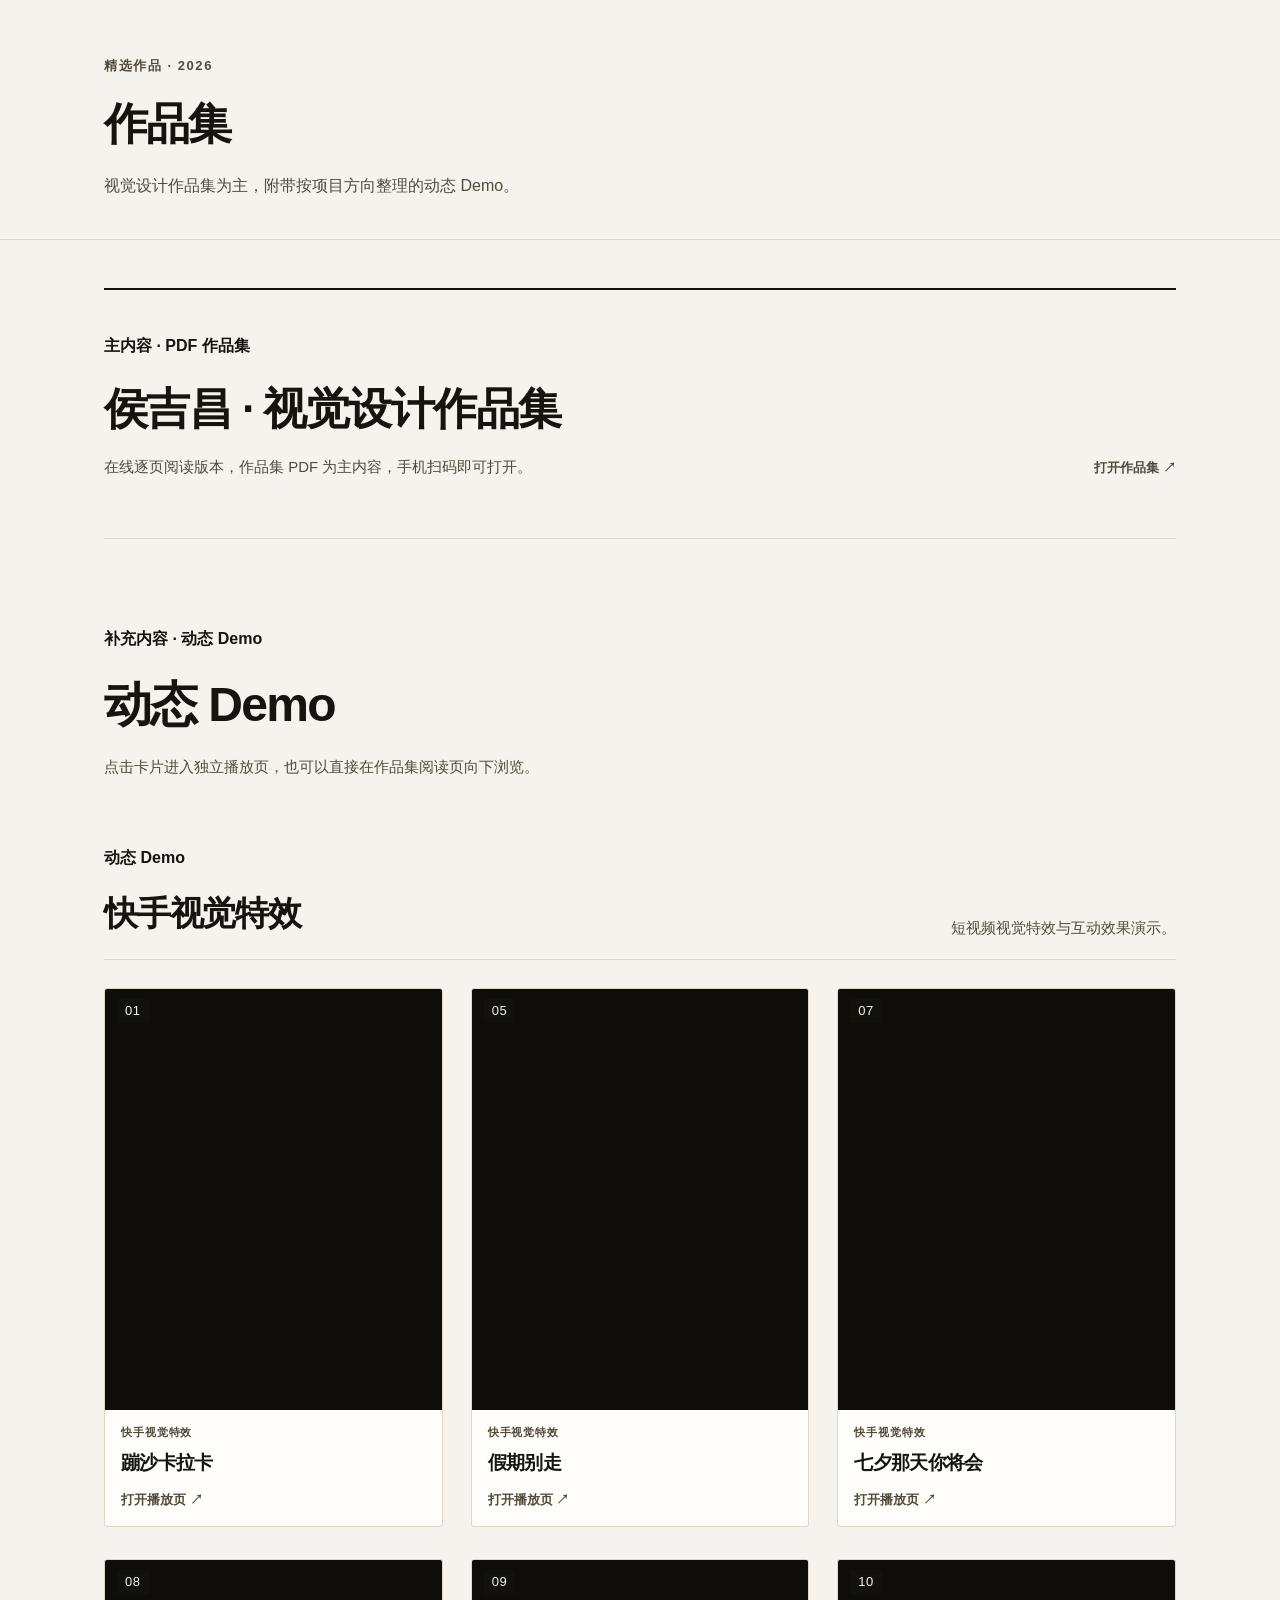
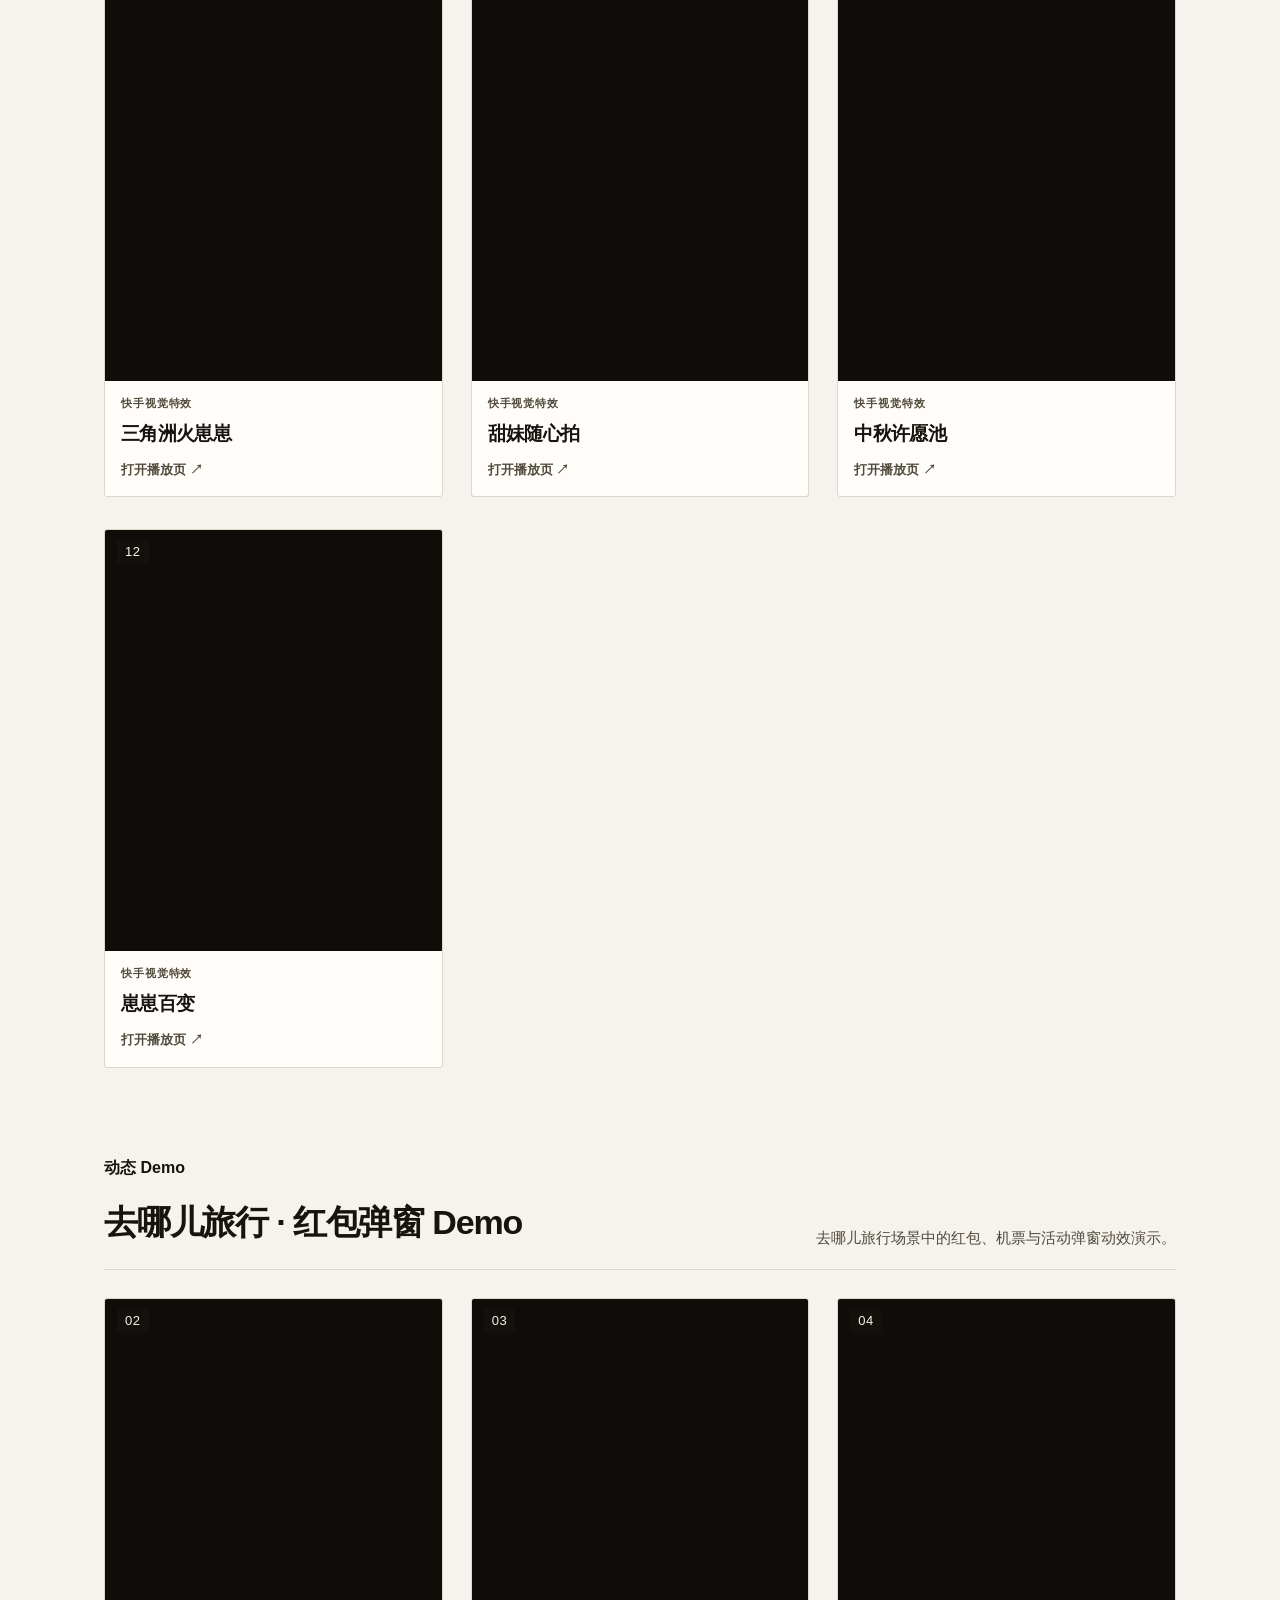
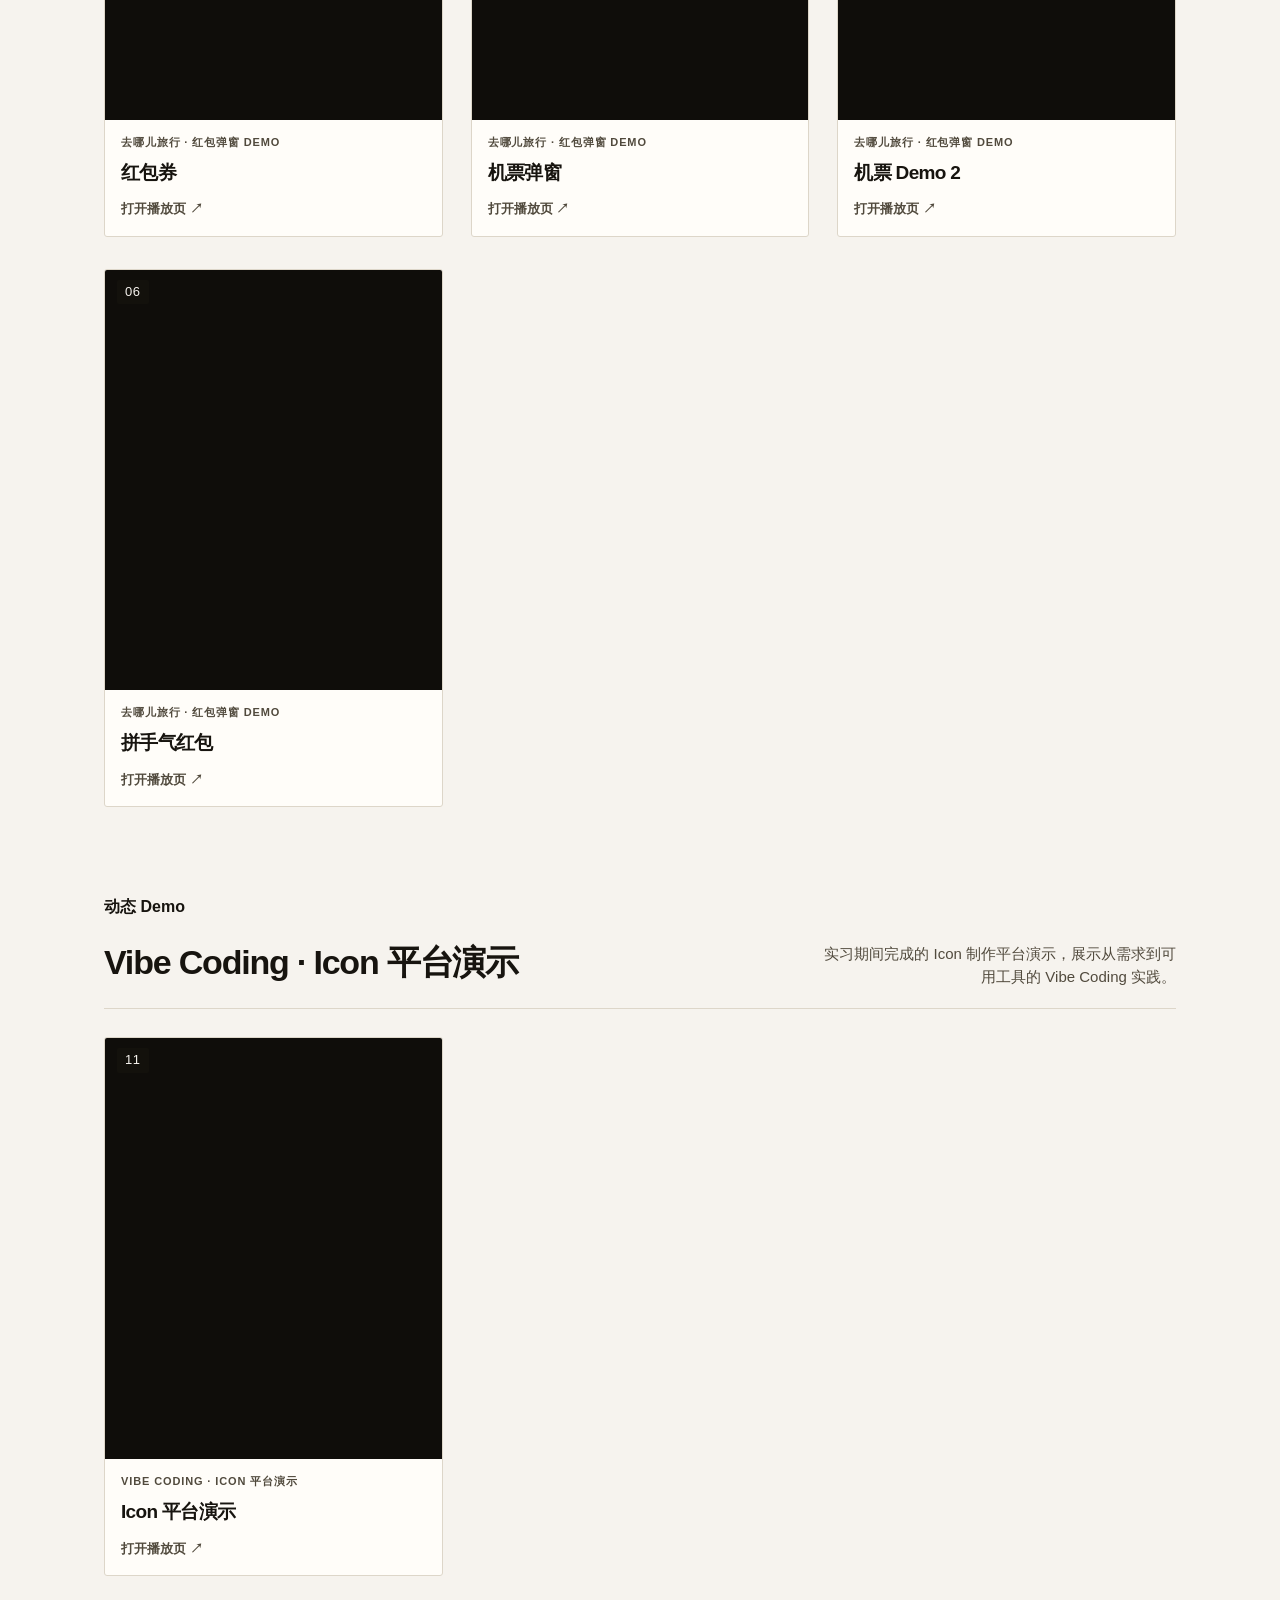
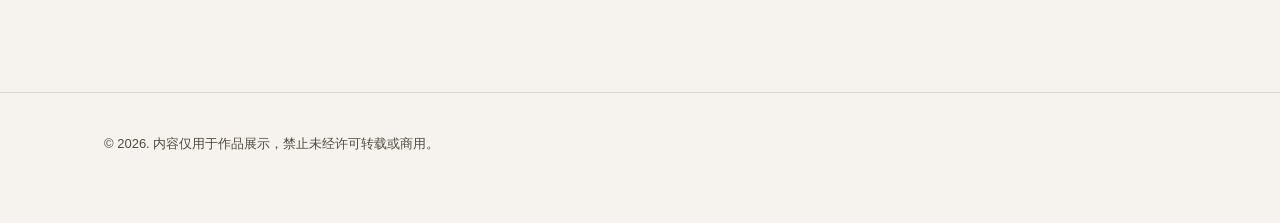
==== commit f57096e0: "Refine demo categories and portfolio typography" ====
--- a/index.html
+++ b/index.html
@@ -52,6 +52,17 @@
             <p class="card-action">打开播放页 <span aria-hidden="true">↗</span></p>
           </div>
         </a>
+        <a class="work-card" href="work-05.html">
+          <div class="thumb">
+            <span class="index-no">05</span>
+            <video src="assets/videos/jiaqi-biezou.mp4#t=0.5" muted playsinline preload="metadata"></video>
+          </div>
+          <div class="meta">
+            <p class="card-kicker">快手视觉特效</p>
+            <h3>假期别走</h3>
+            <p class="card-action">打开播放页 <span aria-hidden="true">↗</span></p>
+          </div>
+        </a>
         <a class="work-card" href="work-07.html">
           <div class="thumb">
             <span class="index-no">07</span>
@@ -96,91 +107,91 @@
             <p class="card-action">打开播放页 <span aria-hidden="true">↗</span></p>
           </div>
         </a>
+        <a class="work-card" href="work-12.html">
+          <div class="thumb">
+            <span class="index-no">12</span>
+            <video src="assets/videos/zaizai-baibian.mp4#t=0.5" muted playsinline preload="metadata"></video>
+          </div>
+          <div class="meta">
+            <p class="card-kicker">快手视觉特效</p>
+            <h3>崽崽百变</h3>
+            <p class="card-action">打开播放页 <span aria-hidden="true">↗</span></p>
+          </div>
+        </a>
+        </div>
+      </section>
+      <section class="work-section" aria-labelledby="qunar-demos">
+        <div class="section-heading">
+          <div>
+            <p class="eyebrow">动态 Demo</p>
+            <h2 id="qunar-demos">去哪儿旅行 · 红包弹窗 Demo</h2>
+          </div>
+          <p>去哪儿旅行场景中的红包、机票与活动弹窗动效演示。</p>
+        </div>
+        <div class="works-grid">
+        <a class="work-card" href="work-02.html">
+          <div class="thumb">
+            <span class="index-no">02</span>
+            <video src="assets/videos/hongbaoquan.mp4#t=0.5" muted playsinline preload="metadata"></video>
+          </div>
+          <div class="meta">
+            <p class="card-kicker">去哪儿旅行 · 红包弹窗 Demo</p>
+            <h3>红包券</h3>
+            <p class="card-action">打开播放页 <span aria-hidden="true">↗</span></p>
+          </div>
+        </a>
+        <a class="work-card" href="work-03.html">
+          <div class="thumb">
+            <span class="index-no">03</span>
+            <video src="assets/videos/jipiao-tanchuang.mp4#t=0.5" muted playsinline preload="metadata"></video>
+          </div>
+          <div class="meta">
+            <p class="card-kicker">去哪儿旅行 · 红包弹窗 Demo</p>
+            <h3>机票弹窗</h3>
+            <p class="card-action">打开播放页 <span aria-hidden="true">↗</span></p>
+          </div>
+        </a>
+        <a class="work-card" href="work-04.html">
+          <div class="thumb">
+            <span class="index-no">04</span>
+            <video src="assets/videos/jipiao-demo2.mp4#t=0.5" muted playsinline preload="metadata"></video>
+          </div>
+          <div class="meta">
+            <p class="card-kicker">去哪儿旅行 · 红包弹窗 Demo</p>
+            <h3>机票 Demo 2</h3>
+            <p class="card-action">打开播放页 <span aria-hidden="true">↗</span></p>
+          </div>
+        </a>
+        <a class="work-card" href="work-06.html">
+          <div class="thumb">
+            <span class="index-no">06</span>
+            <video src="assets/videos/pinshouqi-hongbao.mp4#t=0.5" muted playsinline preload="metadata"></video>
+          </div>
+          <div class="meta">
+            <p class="card-kicker">去哪儿旅行 · 红包弹窗 Demo</p>
+            <h3>拼手气红包</h3>
+            <p class="card-action">打开播放页 <span aria-hidden="true">↗</span></p>
+          </div>
+        </a>
+        </div>
+      </section>
+      <section class="work-section" aria-labelledby="vibe-coding-demo">
+        <div class="section-heading">
+          <div>
+            <p class="eyebrow">动态 Demo</p>
+            <h2 id="vibe-coding-demo">Vibe Coding · Icon 平台演示</h2>
+          </div>
+          <p>实习期间完成的 Icon 制作平台演示，展示从需求到可用工具的 Vibe Coding 实践。</p>
+        </div>
+        <div class="works-grid">
         <a class="work-card" href="work-11.html">
           <div class="thumb">
             <span class="index-no">11</span>
             <video src="assets/videos/icon-pingtai-yanshi.mp4#t=0.5" muted playsinline preload="metadata"></video>
           </div>
           <div class="meta">
-            <p class="card-kicker">快手视觉特效</p>
+            <p class="card-kicker">Vibe Coding · Icon 平台演示</p>
             <h3>Icon 平台演示</h3>
-            <p class="card-action">打开播放页 <span aria-hidden="true">↗</span></p>
-          </div>
-        </a>
-        <a class="work-card" href="work-12.html">
-          <div class="thumb">
-            <span class="index-no">12</span>
-            <video src="assets/videos/zaizai-baibian.mp4#t=0.5" muted playsinline preload="metadata"></video>
-          </div>
-          <div class="meta">
-            <p class="card-kicker">快手视觉特效</p>
-            <h3>崽崽百变</h3>
-            <p class="card-action">打开播放页 <span aria-hidden="true">↗</span></p>
-          </div>
-        </a>
-        </div>
-      </section>
-      <section class="work-section" aria-labelledby="qunar-demos">
-        <div class="section-heading">
-          <div>
-            <p class="eyebrow">动态 Demo</p>
-            <h2 id="qunar-demos">去哪儿旅行 · 红包弹窗 Demo</h2>
-          </div>
-          <p>去哪儿旅行场景中的红包、机票与活动弹窗动效演示。</p>
-        </div>
-        <div class="works-grid">
-        <a class="work-card" href="work-02.html">
-          <div class="thumb">
-            <span class="index-no">02</span>
-            <video src="assets/videos/hongbaoquan.mp4#t=0.5" muted playsinline preload="metadata"></video>
-          </div>
-          <div class="meta">
-            <p class="card-kicker">去哪儿旅行 · 红包弹窗 Demo</p>
-            <h3>红包券</h3>
-            <p class="card-action">打开播放页 <span aria-hidden="true">↗</span></p>
-          </div>
-        </a>
-        <a class="work-card" href="work-03.html">
-          <div class="thumb">
-            <span class="index-no">03</span>
-            <video src="assets/videos/jipiao-tanchuang.mp4#t=0.5" muted playsinline preload="metadata"></video>
-          </div>
-          <div class="meta">
-            <p class="card-kicker">去哪儿旅行 · 红包弹窗 Demo</p>
-            <h3>机票弹窗</h3>
-            <p class="card-action">打开播放页 <span aria-hidden="true">↗</span></p>
-          </div>
-        </a>
-        <a class="work-card" href="work-04.html">
-          <div class="thumb">
-            <span class="index-no">04</span>
-            <video src="assets/videos/jipiao-demo2.mp4#t=0.5" muted playsinline preload="metadata"></video>
-          </div>
-          <div class="meta">
-            <p class="card-kicker">去哪儿旅行 · 红包弹窗 Demo</p>
-            <h3>机票 Demo 2</h3>
-            <p class="card-action">打开播放页 <span aria-hidden="true">↗</span></p>
-          </div>
-        </a>
-        <a class="work-card" href="work-05.html">
-          <div class="thumb">
-            <span class="index-no">05</span>
-            <video src="assets/videos/jiaqi-biezou.mp4#t=0.5" muted playsinline preload="metadata"></video>
-          </div>
-          <div class="meta">
-            <p class="card-kicker">去哪儿旅行 · 红包弹窗 Demo</p>
-            <h3>假期别走</h3>
-            <p class="card-action">打开播放页 <span aria-hidden="true">↗</span></p>
-          </div>
-        </a>
-        <a class="work-card" href="work-06.html">
-          <div class="thumb">
-            <span class="index-no">06</span>
-            <video src="assets/videos/pinshouqi-hongbao.mp4#t=0.5" muted playsinline preload="metadata"></video>
-          </div>
-          <div class="meta">
-            <p class="card-kicker">去哪儿旅行 · 红包弹窗 Demo</p>
-            <h3>拼手气红包</h3>
             <p class="card-action">打开播放页 <span aria-hidden="true">↗</span></p>
           </div>
         </a>
--- a/styles.css
+++ b/styles.css
@@ -9,11 +9,11 @@
   --color-bg: #f6f3ee;
   --color-bg-raised: #fffdf9;
   --color-ink: #17140f;
-  --color-ink-soft: #57503f;
+  --color-ink-soft: #514a3d;
   --color-hairline: #ddd6c9;
   --color-accent: #a34b32;
   --color-accent-soft: #c98a72;
-  --font-serif: "New York", "Iowan Old Style", "Palatino Linotype", Georgia, "Songti SC", serif;
+  --font-serif: "SF Pro Display", "Avenir Next", "Helvetica Neue", "PingFang SC", "Hiragino Sans GB", "Microsoft YaHei", sans-serif;
   --font-sans: -apple-system, BlinkMacSystemFont, "Segoe UI", "PingFang SC", "Helvetica Neue", Arial, sans-serif;
   --max-width: 1120px;
   --gap: 32px;
@@ -811,3 +811,45 @@
     margin-top: 14px;
   }
 }
+
+/* Keep the final display styles visually strong after responsive overrides. */
+.site-header h1,
+.work-header h1,
+.reader-title h1,
+.featured-link h2,
+.directory-heading h2,
+.section-heading h2,
+.reader-section-heading h2,
+.demo-group-heading h3,
+.work-card .meta h3,
+.demo-card h3 {
+  font-family: var(--font-serif);
+  font-weight: 700;
+  letter-spacing: -0.035em;
+}
+
+.site-header h1,
+.work-header h1,
+.reader-title h1 {
+  letter-spacing: -0.045em;
+}
+
+.site-header p.lede,
+.featured-link p:not(.eyebrow),
+.directory-heading > p:last-child,
+.section-heading > p,
+.reader-section-heading > p,
+.demo-group-heading > p:last-child {
+  font-weight: 500;
+}
+
+.eyebrow,
+.card-kicker,
+.page-marker,
+.reader-toc a,
+.back-link,
+.text-link,
+.card-action,
+.featured-action {
+  font-weight: 600;
+}
